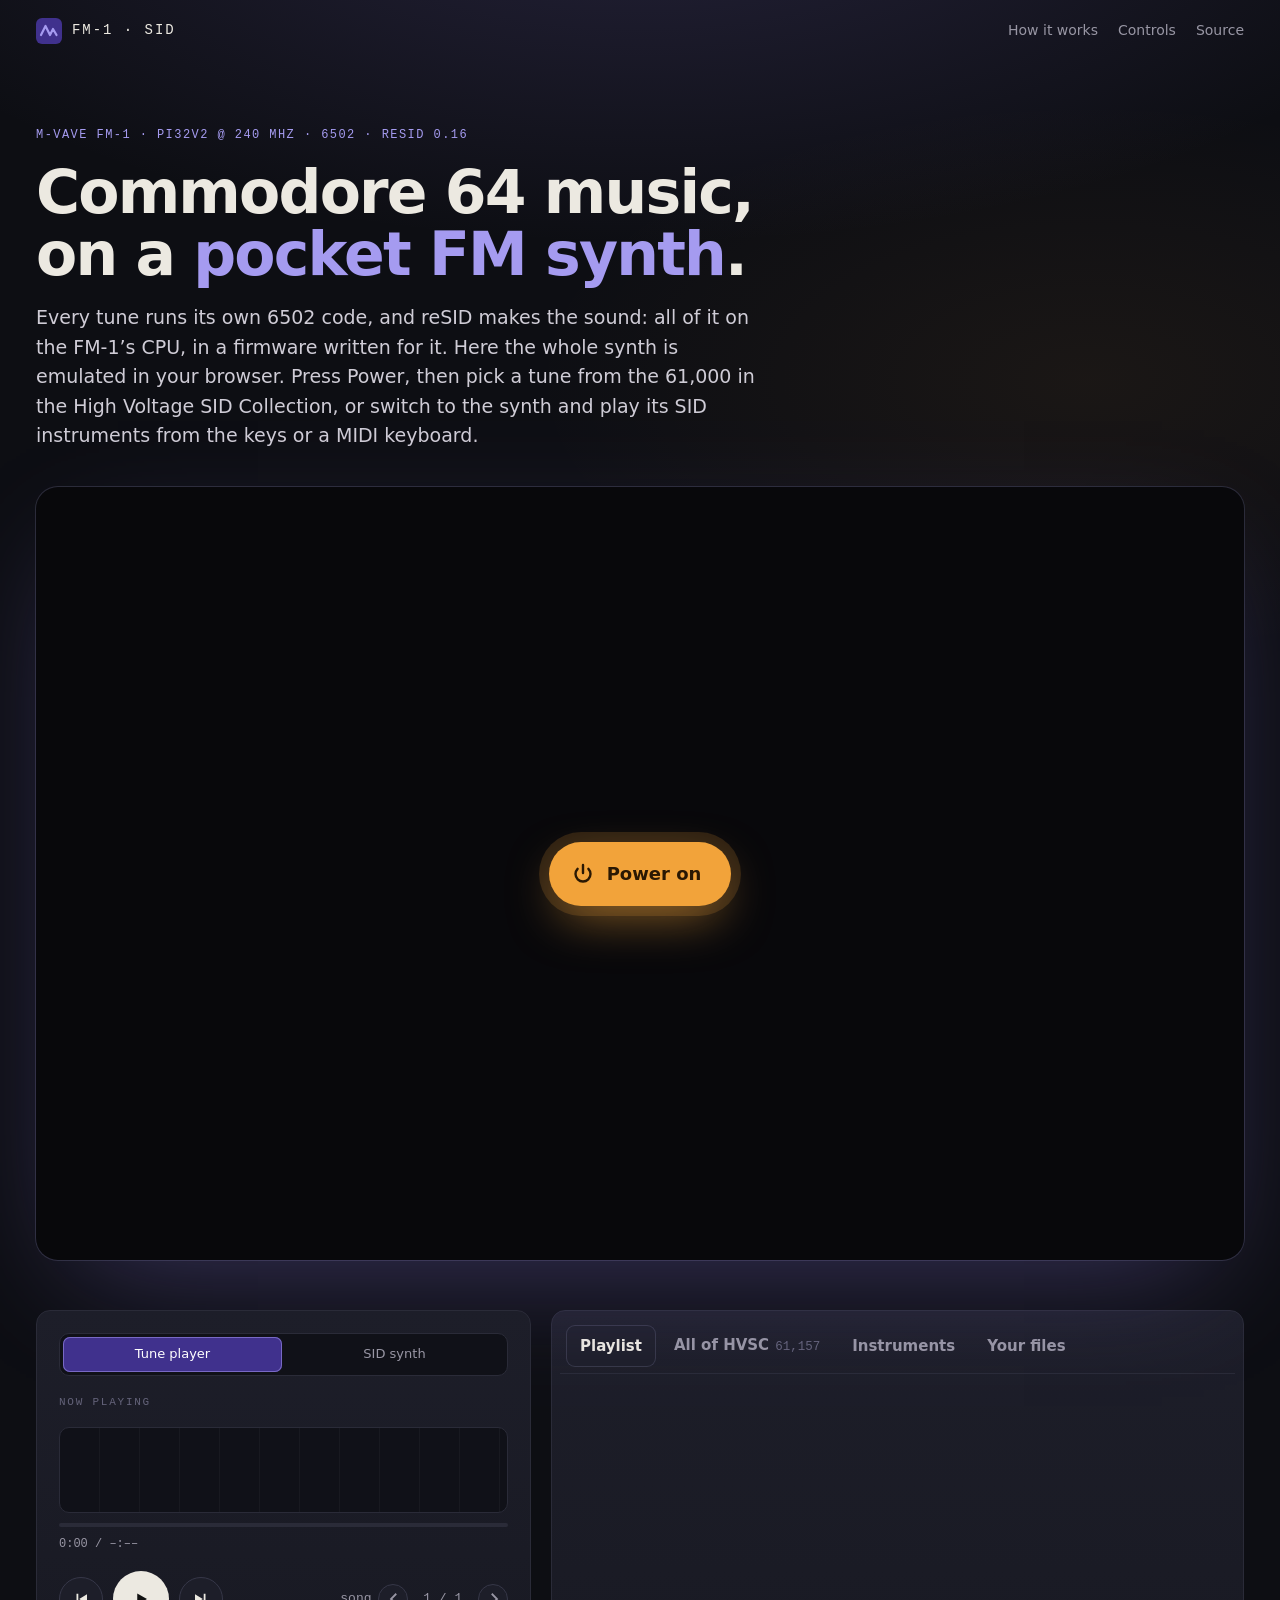
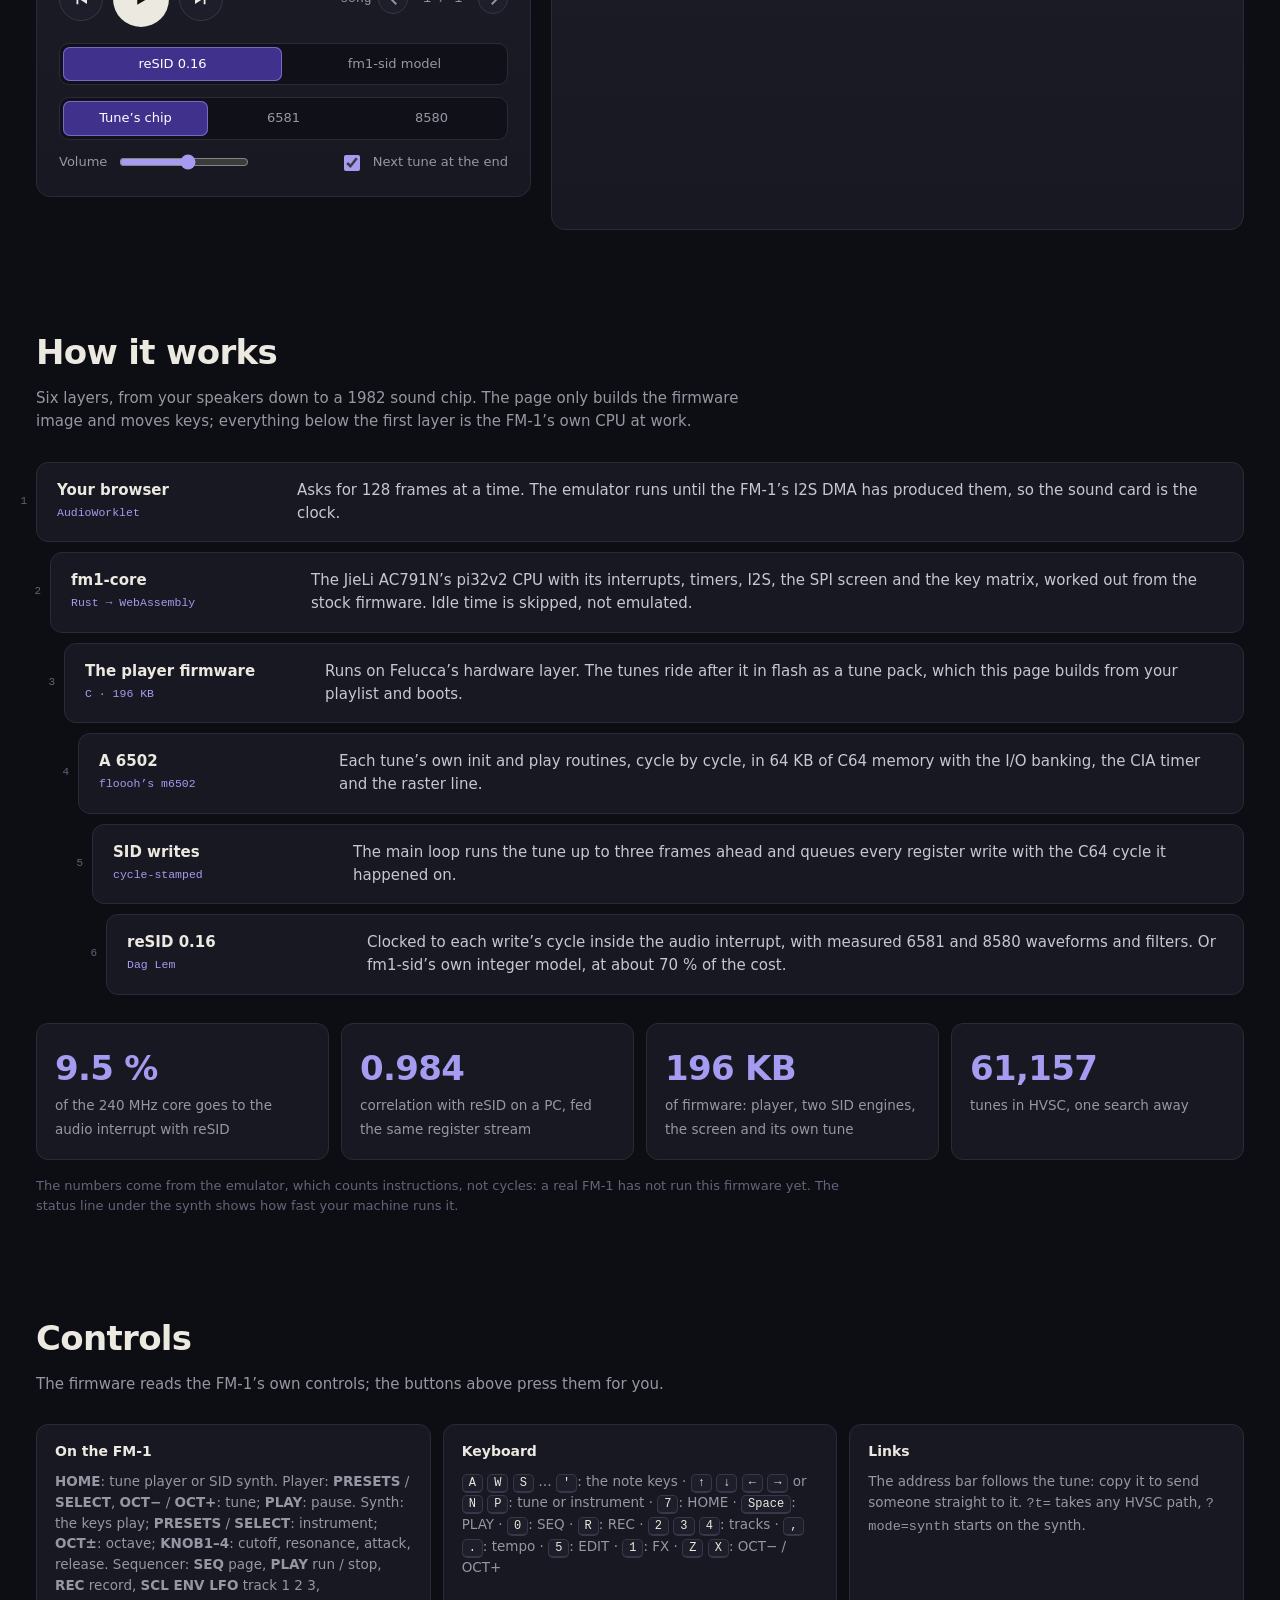
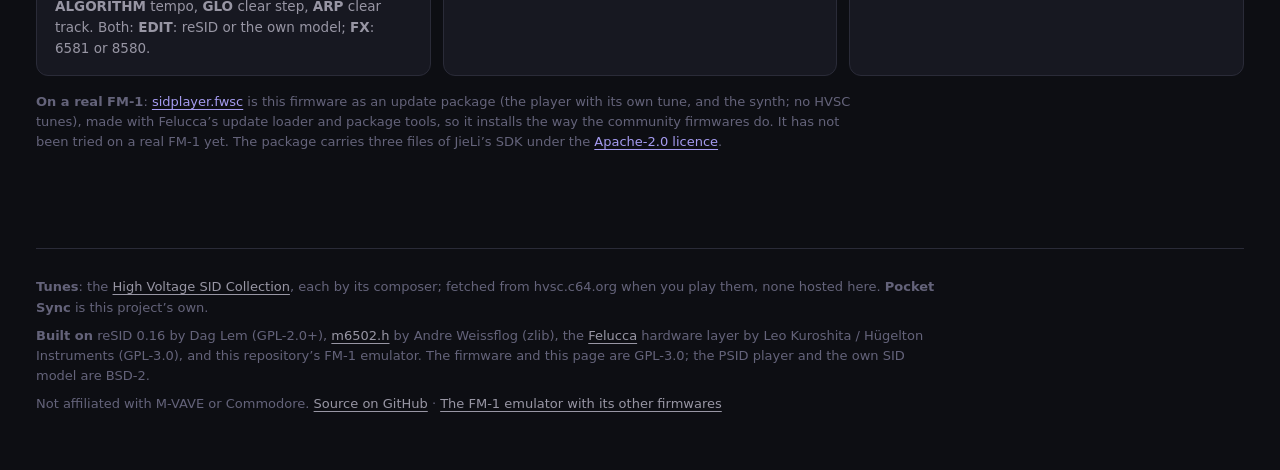
==== fm1-sid/web/index.html @ 13c9a4b2 "A repository of its own: README, licence, the site build and its workflow Moved from joakimeriksson/" ====
<!doctype html>
<html lang="en">
<head>
<meta charset="utf-8">
<meta name="viewport" content="width=device-width, initial-scale=1, viewport-fit=cover">
<title>FM-1 SID</title>
<meta name="description" content="Commodore 64 music on the M-VAVE FM-1 pocket synth: each tune's own 6502 code and reSID running on the synth's CPU, emulated in your browser, with all of HVSC to pick from.">
<meta name="color-scheme" content="dark">
<link rel="icon" href="data:image/svg+xml,%3Csvg xmlns='http://www.w3.org/2000/svg' viewBox='0 0 16 16'%3E%3Crect width='16' height='16' rx='3' fill='%2340318d'/%3E%3Cpath d='M3 11 6 5l3 6 2-4 2 4' fill='none' stroke='%23a59bf0' stroke-width='1.6'/%3E%3C/svg%3E">
<style>
  :root {
    --bg: #0d0e13; --bg2: #12131a; --card: #171821; --card2: #1d1e29; --line: #2a2b38; --line2: #363748;
    --ink: #ece9e1; --dim: #9896a4; --faint: #64637a;
    --c64: #7869c4; --c64-deep: #40318d; --c64-hi: #a59bf0;
    --amber: #f2a33a; --sync: #67b6bd; --ring: #c46c71; --filter: #c9d487; --pwm: #9ae29b;
    --mono: ui-monospace, "SF Mono", "Cascadia Mono", Menlo, Consolas, monospace;
    --radius: 14px;
    color-scheme: dark;
  }
  * { box-sizing: border-box; }
  html { -webkit-text-size-adjust: 100%; scroll-behavior: smooth; }
  body {
    margin: 0; background: var(--bg); color: var(--ink);
    font: 15px/1.55 system-ui, -apple-system, "Segoe UI", Roboto, Helvetica, Arial, sans-serif;
    background-image:
      radial-gradient(1200px 520px at 50% -120px, rgba(120, 105, 196, .22), transparent 70%),
      radial-gradient(800px 400px at 85% 380px, rgba(242, 163, 58, .06), transparent 70%);
    background-repeat: no-repeat;
  }
  a { color: var(--c64-hi); text-decoration-thickness: 1px; text-underline-offset: 3px; }
  a:hover { color: var(--ink); }
  button { font: inherit; color: inherit; }
  :focus-visible { outline: 2px solid var(--c64-hi); outline-offset: 2px; }
  .wrap { max-width: 1240px; margin: 0 auto; padding: 0 max(16px, env(safe-area-inset-left)); }

  /* ---- top bar */
  .top { display: flex; align-items: center; justify-content: space-between; gap: 16px; padding: 18px 0; }
  .brand { display: inline-flex; align-items: center; gap: 10px; color: var(--ink); text-decoration: none;
           font-family: var(--mono); font-size: 14px; letter-spacing: .14em; text-transform: uppercase; }
  .brand svg { width: 26px; height: 26px; }
  .top nav { display: flex; gap: 20px; font-size: 14px; }
  .top nav a { color: var(--dim); text-decoration: none; }
  .top nav a:hover { color: var(--ink); }

  /* ---- intro */
  .intro { padding: clamp(24px, 6vw, 64px) 0 clamp(20px, 4vw, 36px); max-width: 860px; }
  .kicker { font-family: var(--mono); font-size: 12px; letter-spacing: .12em; text-transform: uppercase;
            color: var(--c64-hi); margin: 0 0 16px; }
  h1 { font-size: clamp(32px, 6vw, 60px); line-height: 1.04; letter-spacing: -.03em; margin: 0 0 18px; font-weight: 700; }
  h1 em { font-style: normal; color: var(--c64-hi); }
  .lede { font-size: clamp(16px, 1.6vw, 19px); color: #cfccd6; margin: 0; max-width: 720px; }

  /* ---- the synth */
  .deck { position: relative; }
  .stage { position: relative; border-radius: 22px; overflow: hidden; background: #08080b;
           box-shadow: 0 40px 120px -40px rgba(120, 105, 196, .45), 0 0 0 1px var(--line); }
  #panel { display: block; width: 100%; height: auto; aspect-ratio: 1280 / 820; touch-action: none; user-select: none; }
  #power { position: absolute; inset: 0; margin: auto; width: max-content; height: 64px; padding: 0 30px 0 22px;
           display: inline-flex; align-items: center; gap: 12px; border: 0; border-radius: 40px; cursor: pointer;
           background: var(--amber); color: #2a1803; font-size: 18px; font-weight: 650;
           box-shadow: 0 0 0 10px rgba(242, 163, 58, .16), 0 18px 50px -10px rgba(242, 163, 58, .6);
           transition: transform .15s ease, box-shadow .15s ease; }
  #power:hover { transform: scale(1.03); box-shadow: 0 0 0 14px rgba(242, 163, 58, .18), 0 18px 60px -10px rgba(242, 163, 58, .7); }
  #power svg { width: 24px; height: 24px; }
  #power[disabled] { cursor: wait; opacity: .8; transform: none; }
  #power[hidden], [hidden] { display: none !important; }
  .status { margin: 10px 4px 0; min-height: 1.5em; font-family: var(--mono); font-size: 12px; color: var(--faint); }

  /* ---- console: now playing + library */
  .console { display: grid; grid-template-columns: minmax(0, 5fr) minmax(0, 7fr); gap: 20px; margin: 22px 0 0; align-items: start; }
  .card { background: linear-gradient(180deg, var(--card2), var(--card)); border: 1px solid var(--line); border-radius: var(--radius); }
  .now { padding: 22px; position: sticky; top: 16px; }
  .label { font-family: var(--mono); font-size: 11px; letter-spacing: .16em; text-transform: uppercase; color: var(--faint); }
  .np-head { display: flex; justify-content: space-between; align-items: center; }
  .chip-badge { font-family: var(--mono); font-size: 11px; padding: 2px 8px; border-radius: 99px; border: 1px solid var(--line2); color: var(--dim); }
  .chip-badge:empty { display: none; }
  #np-title { font-size: clamp(24px, 2.6vw, 32px); line-height: 1.1; letter-spacing: -.02em; margin: 10px 0 4px; overflow-wrap: anywhere; }
  #np-author { margin: 0; color: var(--dim); }
  #scope { display: block; width: 100%; height: 86px; margin: 16px 0 10px; color: var(--c64-hi);
           background: repeating-linear-gradient(90deg, transparent 0 39px, rgba(255,255,255,.035) 39px 40px), #101118;
           border-radius: 10px; border: 1px solid var(--line); }
  .progress { height: 4px; background: var(--line); border-radius: 4px; overflow: hidden; }
  #np-bar { height: 100%; background: linear-gradient(90deg, var(--c64), var(--c64-hi)); transform-origin: left; transform: scaleX(0); }
  .times { display: flex; justify-content: space-between; gap: 12px; margin-top: 8px; font-family: var(--mono); font-size: 12px; color: var(--dim); }
  #np-src { color: var(--faint); overflow: hidden; text-overflow: ellipsis; white-space: nowrap; min-width: 0; text-decoration: none; }
  #np-src[href]:hover { color: var(--ink); }
  .transport { display: flex; flex-wrap: wrap; align-items: center; gap: 10px; margin: 18px 0 16px; }
  #np-time { white-space: nowrap; }
  .ib { width: 44px; height: 44px; display: grid; place-items: center; border-radius: 50%; border: 1px solid var(--line2);
        background: var(--card2); cursor: pointer; transition: background .15s, border-color .15s; }
  .ib:hover { background: #262738; border-color: #4a4b62; }
  .ib svg { width: 18px; height: 18px; fill: currentColor; }
  #play { width: 56px; height: 56px; background: var(--ink); color: #111; border: 0; }
  #play:hover { background: #fff; }
  #play .i-play { display: none; }
  #play.paused .i-play { display: block; }
  #play.paused .i-pause { display: none; }
  .subtune { margin-left: auto; display: flex; align-items: center; gap: 6px; font-family: var(--mono); font-size: 13px; color: var(--dim); }
  .subtune .ib { width: 30px; height: 30px; }
  .subtune .ib:disabled { opacity: .35; cursor: default; }
  .subtune output { min-width: 4.5em; text-align: center; }
  .controls { display: grid; gap: 12px; }
  .modes { margin-bottom: 18px; }
  body.synth .only-player, body:not(.synth) .only-synth { display: none !important; }
  .synth-ctl { margin-top: 4px; }
  .hint-keys { color: var(--dim); font-size: 13.5px; margin: 0 0 12px; }
  .knobs { display: grid; grid-template-columns: repeat(auto-fill, minmax(150px, 1fr)); gap: 8px; }
  .kn { display: flex; align-items: center; gap: 6px; padding: 6px 8px; border: 1px solid var(--line); border-radius: 10px; background: #101118; font-size: 13px; color: var(--dim); }
  .kn span { flex: 1; }
  .kn .ib { width: 28px; height: 28px; font-size: 16px; line-height: 1; }
  .kn output { min-width: 2.6em; text-align: center; font-family: var(--mono); color: var(--ink); }
  .seqbar { display: flex; flex-wrap: wrap; gap: 6px; margin: 0 0 10px; align-items: center; }
  .seqbar .btn { height: 34px; font-size: 13px; }
  .seqbar .btn[aria-pressed="true"] { background: var(--c64-deep); border-color: var(--c64); color: #fff; }
  .seqbar .rec[aria-pressed="true"] { background: #6e2a2e; border-color: var(--ring); }
  .seqbar .tracks { padding: 2px; }
  .seqbar .tracks button { padding: 5px 12px; }
  .seqbar .bpm { padding: 3px 8px; }
  .seg { display: flex; background: #101118; border: 1px solid var(--line); border-radius: 10px; padding: 3px; gap: 3px; }
  .seg button { flex: 1; border: 0; background: none; border-radius: 7px; padding: 7px 8px; cursor: pointer; color: var(--dim); font-size: 13px; white-space: nowrap; }
  .seg button[aria-pressed="true"] { background: var(--c64-deep); color: #fff; box-shadow: inset 0 0 0 1px var(--c64); }
  .seg button:not([aria-pressed="true"]):hover { color: var(--ink); background: #1b1c27; }
  .row2 { display: flex; align-items: center; justify-content: space-between; gap: 16px; flex-wrap: wrap; font-size: 13px; color: var(--dim); }
  .row2 label { display: flex; align-items: center; gap: 10px; }
  input[type=range] { accent-color: var(--c64-hi); width: 130px; }
  input[type=checkbox] { accent-color: var(--c64-hi); width: 16px; height: 16px; }
  .tags { display: flex; gap: 6px; flex-wrap: wrap; margin-top: 16px; }
  .tags:empty { display: none; }
  .tag { font-family: var(--mono); font-size: 10.5px; letter-spacing: .08em; text-transform: uppercase; padding: 2px 7px;
         border-radius: 5px; border: 1px solid currentColor; line-height: 1.5; }
  .tag.sync { color: var(--sync); } .tag.ring { color: var(--ring); } .tag.filter { color: var(--filter); } .tag.pwm { color: var(--pwm); }

  .library { padding: 8px; min-height: 520px; }
  [role=tablist] { display: flex; gap: 4px; padding: 6px; border-bottom: 1px solid var(--line); margin-bottom: 6px; overflow-x: auto; scrollbar-width: none; }
  [role=tab] { white-space: nowrap; }
  [role=tab] { border: 0; background: none; padding: 9px 14px; border-radius: 9px; cursor: pointer; color: var(--dim); font-weight: 550; }
  [role=tab][aria-selected="true"] { background: var(--card2); color: var(--ink); box-shadow: inset 0 0 0 1px var(--line2); }
  [role=tab] small { font-family: var(--mono); font-weight: 400; color: var(--faint); margin-left: 6px; }
  .list { list-style: none; margin: 0; padding: 0; max-height: 640px; overflow: auto; scrollbar-width: thin; scrollbar-color: var(--line2) transparent; }
  .row { width: 100%; display: grid; grid-template-columns: 34px minmax(0, 1fr) auto; grid-template-areas: "n t m" "n a m";
         align-items: center; column-gap: 12px; text-align: left; padding: 9px 12px; border: 0; border-radius: 10px; background: none; cursor: pointer; }
  .row:hover { background: #1c1d28; }
  .row .n { grid-area: n; font-family: var(--mono); font-size: 12px; color: var(--faint); display: grid; place-items: center; }
  .row .t { grid-area: t; font-weight: 600; overflow: hidden; text-overflow: ellipsis; white-space: nowrap; }
  .row .song { color: var(--faint); font-weight: 400; font-family: var(--mono); font-size: 12px; }
  .row .a { grid-area: a; color: var(--dim); font-size: 13px; overflow: hidden; text-overflow: ellipsis; white-space: nowrap; }
  .row .m { grid-area: m; display: flex; gap: 6px; align-items: center; justify-content: flex-end; flex-wrap: wrap; max-width: 260px; }
  .row .len { font-family: var(--mono); font-size: 12px; color: var(--dim); min-width: 3.4em; text-align: right; }
  .row.on { background: linear-gradient(90deg, rgba(120,105,196,.22), rgba(120,105,196,.06)); }
  .row.on .t { color: var(--c64-hi); }
  .row.failed { opacity: .45; }
  .row.busy { opacity: .6; cursor: progress; }
  .eq { display: none; gap: 2px; align-items: flex-end; height: 14px; }
  .eq i { width: 3px; background: var(--c64-hi); border-radius: 1px; animation: eq 0.9s ease-in-out infinite; }
  .eq i:nth-child(2) { animation-delay: -.3s; } .eq i:nth-child(3) { animation-delay: -.6s; }
  @keyframes eq { 0%, 100% { height: 3px; } 50% { height: 14px; } }
  body.running .row.on .eq { display: flex; }
  body.running .row.on .num { display: none; }
  .empty { padding: 18px 14px; color: var(--dim); }
  .searchbar { display: flex; gap: 8px; padding: 6px 6px 8px; }
  #search { flex: 1; min-width: 0; background: #101118; border: 1px solid var(--line2); border-radius: 10px; padding: 11px 14px; color: var(--ink); font: inherit; }
  #search::placeholder { color: var(--faint); }
  .btn { border: 1px solid var(--line2); background: var(--card2); border-radius: 10px; padding: 0 14px; cursor: pointer; white-space: nowrap; }
  .btn:hover { background: #262738; }
  .btn:disabled { opacity: .5; cursor: progress; }
  .hint { color: var(--faint); font-size: 13px; margin: 2px 12px 10px; }
  .drop { display: grid; place-items: center; gap: 10px; text-align: center; margin: 10px; padding: 48px 20px; border: 1.5px dashed var(--line2);
          border-radius: 12px; color: var(--dim); cursor: pointer; }
  .drop:hover, body.dropping .drop { border-color: var(--c64); color: var(--ink); background: rgba(120,105,196,.06); }
  .drop input { position: absolute; width: 1px; height: 1px; opacity: 0; }
  .drop:focus-within { outline: 2px solid var(--c64-hi); }
  .drop .btn { padding: 8px 16px; }
  body.dropping .stage { box-shadow: 0 0 0 2px var(--c64-hi); }

  /* ---- how it works */
  section.how, section.ctl { padding: clamp(56px, 8vw, 96px) 0 0; }
  h2.sec { font-size: clamp(24px, 3vw, 34px); letter-spacing: -.02em; margin: 0 0 8px; }
  .sub { color: var(--dim); margin: 0 0 28px; max-width: 720px; }
  .stack { list-style: none; margin: 0; padding: 0; display: grid; gap: 10px; counter-reset: layer; }
  .stack li { display: grid; grid-template-columns: 220px minmax(0, 1fr); gap: 20px; align-items: baseline; padding: 16px 20px;
              border-radius: 12px; border: 1px solid var(--line); background: var(--card);
              margin-left: calc(var(--d) * 14px); position: relative; }
  .stack li::before { counter-increment: layer; content: counter(layer); position: absolute; left: -2px; top: 50%; translate: -100% -50%;
                      font-family: var(--mono); font-size: 11px; color: var(--faint); padding-right: 8px; }
  .stack b { font-size: 15px; }
  .stack b small { display: block; font-weight: 400; font-family: var(--mono); font-size: 11.5px; color: var(--c64-hi); margin-top: 2px; }
  .stack span { color: #c9c6d1; }
  .facts { display: grid; grid-template-columns: repeat(4, minmax(0, 1fr)); gap: 12px; margin-top: 28px; }
  .facts div { padding: 18px; border-radius: 12px; border: 1px solid var(--line); background: var(--card); }
  .facts b { display: block; font-size: clamp(26px, 3vw, 34px); letter-spacing: -.02em; color: var(--c64-hi); font-variant-numeric: tabular-nums; }
  .facts span { color: var(--dim); font-size: 13.5px; }
  .note { color: var(--faint); font-size: 13px; margin: 16px 0 0; max-width: 820px; }
  .ctl-grid { display: grid; grid-template-columns: repeat(3, minmax(0, 1fr)); gap: 12px; }
  .ctl-grid div { padding: 16px 18px; border-radius: 12px; border: 1px solid var(--line); background: var(--card); }
  .ctl-grid h3 { margin: 0 0 8px; font-size: 14px; }
  .ctl-grid p { margin: 0; color: var(--dim); font-size: 13.5px; }
  kbd { font-family: var(--mono); font-size: 12px; padding: 1px 6px; border-radius: 5px; border: 1px solid var(--line2); border-bottom-width: 2px; background: var(--card2); color: var(--ink); }

  footer { margin: clamp(56px, 8vw, 96px) 0 0; padding: 28px 0 48px; border-top: 1px solid var(--line); color: var(--faint); font-size: 13px; }
  footer p { margin: 0 0 8px; max-width: 900px; }
  footer a { color: var(--dim); }

  #toast { position: fixed; left: 50%; bottom: 24px; translate: -50% 20px; max-width: min(560px, calc(100vw - 32px));
           background: #26273a; border: 1px solid var(--line2); border-radius: 12px; padding: 12px 16px; font-size: 14px;
           box-shadow: 0 20px 50px -10px rgba(0,0,0,.6); opacity: 0; pointer-events: none; transition: opacity .2s, translate .2s; z-index: 9; }
  #toast.on { opacity: 1; translate: -50% 0; }
  .sr { position: absolute; width: 1px; height: 1px; overflow: hidden; clip: rect(0 0 0 0); white-space: nowrap; }

  @media (max-width: 900px) {
    .console { grid-template-columns: minmax(0, 1fr); }
    .now { position: static; }
    .facts { grid-template-columns: repeat(2, minmax(0, 1fr)); }
    .ctl-grid { grid-template-columns: 1fr; }
    .stack li { grid-template-columns: 1fr; gap: 4px; margin-left: 0; }
    .stack li::before { display: none; }
  }
  @media (max-width: 560px) {
    .top nav a.gh { display: none; }
    .row { grid-template-columns: 28px minmax(0, 1fr) auto; }
    .row .m .tag { display: none; }
    [role=tab] { padding: 8px 10px; }
    [role=tab] small { display: none; }
    .now { padding: 18px; }
    #power { height: 52px; font-size: 16px; }
  }
  @media (prefers-reduced-motion: reduce) { * { animation: none !important; transition: none !important; scroll-behavior: auto !important; } }
</style>
</head>
<body>
<div class="wrap">
  <header class="top">
    <a class="brand" href="./">
      <svg viewBox="0 0 26 26" aria-hidden="true"><rect width="26" height="26" rx="6" fill="#40318d"/><path d="M5 17 9.5 8l4.5 9 3-6 3.5 6" fill="none" stroke="#a59bf0" stroke-width="2.2" stroke-linejoin="round" stroke-linecap="round"/></svg>
      FM-1 · SID
    </a>
    <nav><a href="#how">How it works</a><a href="#controls">Controls</a><a class="gh" href="https://github.com/joakimeriksson/ai-smarthome/tree/master/audio/fm1-sid">Source</a></nav>
  </header>

  <section class="intro">
    <p class="kicker">M-VAVE FM-1 · pi32v2 @ 240 MHz · 6502 · reSID 0.16</p>
    <h1>Commodore 64 music,<br>on a <em>pocket FM synth</em>.</h1>
    <p class="lede">Every tune runs its own 6502 code, and reSID makes the sound: all of it on the FM-1’s
      CPU, in a firmware written for it. Here the whole synth is emulated in your browser. Press
      Power, then pick a tune from the 61,000 in the High Voltage SID Collection, or switch to the
      synth and play its SID instruments from the keys or a MIDI keyboard.</p>
  </section>

  <section class="deck" aria-label="The emulated FM-1">
    <div class="stage">
      <canvas id="panel" aria-label="The FM-1's front panel: its screen shows the three SID voices, the filter and the waveform"></canvas>
      <button id="power" type="button">
        <svg viewBox="0 0 24 24" aria-hidden="true"><path d="M12 3v8" stroke="currentColor" stroke-width="2.4" stroke-linecap="round" fill="none"/><path d="M6.6 6.8a7.5 7.5 0 1 0 10.8 0" stroke="currentColor" stroke-width="2.4" stroke-linecap="round" fill="none"/></svg>
        Power on
      </button>
    </div>
    <p class="status" id="status" aria-live="polite"></p>
  </section>

  <section class="console">
    <article class="card now" aria-label="Now playing">
      <div class="seg modes" role="group" aria-label="Mode">
        <button type="button" data-mode="0" aria-pressed="true">Tune player</button>
        <button type="button" data-mode="1" aria-pressed="false">SID synth</button>
      </div>
      <div class="np-head"><span class="label only-player">Now playing</span><span class="label only-synth">Instrument</span><span id="np-chip" class="chip-badge" title="The SID chip the firmware emulates now"></span></div>
      <h2 id="np-title"></h2>
      <p id="np-author"></p>
      <canvas id="scope" aria-hidden="true"></canvas>
      <div class="only-player">
        <div class="progress"><div id="np-bar"></div></div>
        <div class="times"><span id="np-time">0:00 / –:––</span><a id="np-src" target="_blank" rel="noopener"></a></div>
      </div>
      <div class="only-synth synth-ctl">
        <p class="hint-keys">Play the FM-1’s keys, your computer’s <kbd>A</kbd> <kbd>W</kbd> <kbd>S</kbd> <kbd>E</kbd> <kbd>D</kbd> … <kbd>;</kbd> <kbd>'</kbd> (C4–F5), or a MIDI keyboard.</p>
        <div class="seqbar" role="group" aria-label="Step sequencer">
          <button class="btn" id="seq-view" type="button" aria-pressed="false" title="SEQ: the sequencer's page on the screen">Sequencer</button>
          <button class="btn" id="seq-play" type="button" aria-pressed="false" title="PLAY">▶ Play</button>
          <button class="btn rec" id="seq-rec" type="button" aria-pressed="false" title="REC: running, keys land on the nearest step; stopped, they fill the cursor">● Rec</button>
          <span class="seg tracks" role="group" aria-label="Track">
            <button type="button" data-track="0" aria-pressed="true" title="SCL">1</button>
            <button type="button" data-track="1" aria-pressed="false" title="ENV">2</button>
            <button type="button" data-track="2" aria-pressed="false" title="LFO">3</button>
          </span>
          <button class="btn" id="seq-clr" type="button" title="GLO: clear the step">Clear step</button>
          <button class="btn" id="seq-clrtrk" type="button" title="ARP: clear the track">Clear track</button>
          <span class="kn bpm"><span>BPM</span><button class="ib" id="bpm-dn" type="button" aria-label="Slower">−</button><output id="seq-bpm">120</output><button class="ib" id="bpm-up" type="button" aria-label="Faster">+</button></span>
        </div>
        <div class="knobs">
          <div class="kn"><span>Octave</span><button class="ib" id="oct-dn" type="button" aria-label="Octave down">−</button><output id="np-oct">+0</output><button class="ib" id="oct-up" type="button" aria-label="Octave up">+</button></div>
          <div class="kn"><span>Cutoff</span><button class="ib" type="button" data-knob="0" data-d="-4" aria-label="Cutoff down">−</button><output id="knob0">±0</output><button class="ib" type="button" data-knob="0" data-d="4" aria-label="Cutoff up">+</button></div>
          <div class="kn"><span>Resonance</span><button class="ib" type="button" data-knob="1" data-d="-1" aria-label="Resonance down">−</button><output id="knob1">±0</output><button class="ib" type="button" data-knob="1" data-d="1" aria-label="Resonance up">+</button></div>
          <div class="kn"><span>Attack</span><button class="ib" type="button" data-knob="2" data-d="-1" aria-label="Attack down">−</button><output id="knob2">±0</output><button class="ib" type="button" data-knob="2" data-d="1" aria-label="Attack up">+</button></div>
          <div class="kn"><span>Release</span><button class="ib" type="button" data-knob="3" data-d="-1" aria-label="Release down">−</button><output id="knob3">±0</output><button class="ib" type="button" data-knob="3" data-d="1" aria-label="Release up">+</button></div>
        </div>
      </div>
      <div class="transport">
        <button class="ib" id="prev" type="button" aria-label="Previous tune"><svg viewBox="0 0 24 24"><path d="M6 5h2.4v14H6zM20 5.5v13L9.6 12z"/></svg></button>
        <button class="ib paused only-player" id="play" type="button" aria-label="Play"><svg class="i-play" viewBox="0 0 24 24"><path d="M7 4.5v15L20 12z"/></svg><svg class="i-pause" viewBox="0 0 24 24"><path d="M6 4.5h4v15H6zM14 4.5h4v15h-4z"/></svg></button>
        <button class="ib" id="next" type="button" aria-label="Next tune"><svg viewBox="0 0 24 24"><path d="M15.6 5H18v14h-2.4zM4 5.5v13L14.4 12z"/></svg></button>
        <div class="subtune only-player" title="Songs in this file">
          song
          <button class="ib" id="song-prev" type="button" aria-label="Previous song in this file"><svg viewBox="0 0 24 24"><path d="M15 5 8 12l7 7"  fill="none" stroke="currentColor" stroke-width="2.4"/></svg></button>
          <output id="np-song">1 / 1</output>
          <button class="ib" id="song-next" type="button" aria-label="Next song in this file"><svg viewBox="0 0 24 24"><path d="m9 5 7 7-7 7" fill="none" stroke="currentColor" stroke-width="2.4"/></svg></button>
        </div>
      </div>
      <div class="controls">
        <div class="seg" role="group" aria-label="Sound engine">
          <button type="button" data-engine="0" aria-pressed="true" title="Dag Lem's reSID 0.16, fast sampling">reSID 0.16</button>
          <button type="button" data-engine="1" aria-pressed="false" title="fm1-sid's own integer SID model: cheaper, less exact">fm1-sid model</button>
        </div>
        <div class="seg" role="group" aria-label="SID chip">
          <button type="button" data-chip="0" aria-pressed="true" title="The chip the tune's header asks for">Tune’s chip</button>
          <button type="button" data-chip="1" aria-pressed="false">6581</button>
          <button type="button" data-chip="2" aria-pressed="false">8580</button>
        </div>
        <div class="row2">
          <label>Volume <input type="range" id="vol" min="0" max="1.5" step="0.01" value="0.8"></label>
          <label class="only-player"><input type="checkbox" id="advance" checked> Next tune at the end</label>
        </div>
      </div>
      <div id="np-tags" class="tags only-player" title="Measured from the tune's register stream"></div>
    </article>

    <section class="card library" aria-label="Tunes">
      <div role="tablist" aria-label="Where tunes come from">
        <button role="tab" id="tab-list" aria-controls="pane-list" aria-selected="true" type="button">Playlist</button>
        <button role="tab" id="tab-hvsc" aria-controls="pane-hvsc" aria-selected="false" tabindex="-1" type="button">All of HVSC<small id="count">61,157</small></button>
        <button role="tab" id="tab-synth" aria-controls="pane-synth" aria-selected="false" tabindex="-1" type="button">Instruments</button>
        <button role="tab" id="tab-files" aria-controls="pane-files" aria-selected="false" tabindex="-1" type="button">Your files</button>
      </div>
      <div id="pane-list" role="tabpanel" aria-labelledby="tab-list">
        <ol class="list" id="playlist"></ol>
      </div>
      <div id="pane-hvsc" role="tabpanel" aria-labelledby="tab-hvsc" hidden>
        <div class="searchbar">
          <label class="sr" for="search">Search HVSC</label>
          <input id="search" type="search" placeholder="Search the High Voltage SID Collection…" autocomplete="off" spellcheck="false">
          <button class="btn" id="random" type="button">Surprise me</button>
        </div>
        <p class="hint">The index and every tune come straight from <a href="https://www.hvsc.c64.org/" target="_blank" rel="noopener">hvsc.c64.org</a> when you ask for them. PSID tunes play; RSID tunes need a whole C64 and do not yet.</p>
        <ul class="list" id="results"></ul>
      </div>
      <div id="pane-synth" role="tabpanel" aria-labelledby="tab-synth" hidden>
        <div class="searchbar">
          <button class="btn" id="midi" type="button">Connect a MIDI keyboard</button>
          <span class="hint" id="midi-state">Web MIDI: Chrome, Edge, Firefox</span>
        </div>
        <p class="hint">fm1-sid’s own instrument driver, the way C64 music drivers play the chip: per-frame wave
          tables, pulse and filter sweeps, vibrato, hard restart. Three voices share one SID and its filter.
          The knobs: KNOB1 cutoff, KNOB2 resonance, KNOB3 attack, KNOB4 release.</p>
        <p class="hint"><b>Step sequencer</b>: three tracks of 16 steps, each on its own SID voice with its own
          patch; track 3 starts as a drum kit (C–D# kick, E–G snare, G#–B hat). SEQ shows it, PLAY runs it,
          REC records: while it runs, keys land on the nearest step; stopped, they fill the step under the
          cursor (SELECT moves it). SCL / ENV / LFO pick track 1 / 2 / 3, PRESETS its patch, ALGORITHM the
          tempo, GLO clears a step, ARP a track. The tracks share the chip's one filter, set by the first
          track whose patch has it; sync and ring take the voice before as their source.</p>
        <ol class="list" id="patches"></ol>
      </div>
      <div id="pane-files" role="tabpanel" aria-labelledby="tab-files" hidden>
        <label class="drop">
          <span>Drop <b>.sid</b> files anywhere on this page</span>
          <span class="btn">or choose files</span>
          <input type="file" id="files" accept=".sid" multiple>
        </label>
        <p class="hint">They join the playlist and stay in this tab: nothing is uploaded.</p>
      </div>
    </section>
  </section>

  <section class="how" id="how">
    <h2 class="sec">How it works</h2>
    <p class="sub">Six layers, from your speakers down to a 1982 sound chip. The page only builds the
      firmware image and moves keys; everything below the first layer is the FM-1’s own CPU at work.</p>
    <ol class="stack">
      <li style="--d:0"><b>Your browser<small>AudioWorklet</small></b><span>Asks for 128 frames at a time. The emulator runs until the FM-1’s I2S DMA has produced them, so the sound card is the clock.</span></li>
      <li style="--d:1"><b>fm1-core<small>Rust → WebAssembly</small></b><span>The JieLi AC791N’s pi32v2 CPU with its interrupts, timers, I2S, the SPI screen and the key matrix, worked out from the stock firmware. Idle time is skipped, not emulated.</span></li>
      <li style="--d:2"><b>The player firmware<small>C · 196 KB</small></b><span>Runs on Felucca’s hardware layer. The tunes ride after it in flash as a tune pack, which this page builds from your playlist and boots.</span></li>
      <li style="--d:3"><b>A 6502<small>floooh’s m6502</small></b><span>Each tune’s own init and play routines, cycle by cycle, in 64 KB of C64 memory with the I/O banking, the CIA timer and the raster line.</span></li>
      <li style="--d:4"><b>SID writes<small>cycle-stamped</small></b><span>The main loop runs the tune up to three frames ahead and queues every register write with the C64 cycle it happened on.</span></li>
      <li style="--d:5"><b>reSID 0.16<small>Dag Lem</small></b><span>Clocked to each write’s cycle inside the audio interrupt, with measured 6581 and 8580 waveforms and filters. Or fm1-sid’s own integer model, at about 70 % of the cost.</span></li>
    </ol>
    <div class="facts">
      <div><b>9.5 %</b><span>of the 240 MHz core goes to the audio interrupt with reSID</span></div>
      <div><b>0.984</b><span>correlation with reSID on a PC, fed the same register stream</span></div>
      <div><b>196 KB</b><span>of firmware: player, two SID engines, the screen and its own tune</span></div>
      <div><b id="facts-n">61,157</b><span>tunes in HVSC, one search away</span></div>
    </div>
    <p class="note">The numbers come from the emulator, which counts instructions, not cycles: a real FM-1
      has not run this firmware yet. The status line under the synth shows how fast your machine runs it.</p>
  </section>

  <section class="ctl" id="controls">
    <h2 class="sec">Controls</h2>
    <p class="sub">The firmware reads the FM-1’s own controls; the buttons above press them for you.</p>
    <div class="ctl-grid">
      <div><h3>On the FM-1</h3><p><b>HOME</b>: tune player or SID synth. Player: <b>PRESETS</b> / <b>SELECT</b>, <b>OCT−</b> / <b>OCT+</b>: tune; <b>PLAY</b>: pause.
        Synth: the keys play; <b>PRESETS</b> / <b>SELECT</b>: instrument; <b>OCT±</b>: octave; <b>KNOB1–4</b>: cutoff, resonance, attack, release.
        Sequencer: <b>SEQ</b> page, <b>PLAY</b> run / stop, <b>REC</b> record, <b>SCL ENV LFO</b> track 1 2 3, <b>ALGORITHM</b> tempo, <b>GLO</b> clear step, <b>ARP</b> clear track.
        Both: <b>EDIT</b>: reSID or the own model; <b>FX</b>: 6581 or 8580.</p></div>
      <div><h3>Keyboard</h3><p><kbd>A</kbd> <kbd>W</kbd> <kbd>S</kbd> … <kbd>'</kbd>: the note keys · <kbd>↑</kbd> <kbd>↓</kbd> <kbd>←</kbd> <kbd>→</kbd> or <kbd>N</kbd> <kbd>P</kbd>: tune or instrument · <kbd>7</kbd>: HOME · <kbd>Space</kbd>: PLAY · <kbd>0</kbd>: SEQ · <kbd>R</kbd>: REC · <kbd>2</kbd> <kbd>3</kbd> <kbd>4</kbd>: tracks · <kbd>,</kbd> <kbd>.</kbd>: tempo · <kbd>5</kbd>: EDIT · <kbd>1</kbd>: FX · <kbd>Z</kbd> <kbd>X</kbd>: OCT− / OCT+</p></div>
      <div><h3>Links</h3><p>The address bar follows the tune: copy it to send someone straight to it. <code>?t=</code> takes any HVSC path, <code>?mode=synth</code> starts on the synth.</p></div>
    </div>
      <p class="note"><b>On a real FM-1</b>: <a href="sidplayer.fwsc" download>sidplayer.fwsc</a> is this firmware as an
      update package (the player with its own tune, and the synth; no HVSC tunes), made with Felucca’s update loader and
      package tools, so it installs the way the community firmwares do. It has not been tried on a real FM-1 yet. The
      package carries three files of JieLi’s SDK under the <a href="LICENSES/Apache-2.0.txt">Apache-2.0 licence</a>.</p>
  </section>

  <footer>
    <p><b>Tunes</b>: the <a href="https://www.hvsc.c64.org/">High Voltage SID Collection</a>, each by its composer; fetched from hvsc.c64.org when you play them, none hosted here.
      <b>Pocket Sync</b> is this project’s own.</p>
    <p><b>Built on</b> reSID 0.16 by Dag Lem (GPL-2.0+), <a href="https://github.com/floooh/chips">m6502.h</a> by Andre Weissflog (zlib),
      the <a href="https://github.com/hugelton/Felucca">Felucca</a> hardware layer by Leo Kuroshita / Hügelton Instruments (GPL-3.0),
      and this repository’s FM-1 emulator. The firmware and this page are GPL-3.0; the PSID player and the own SID model are BSD-2.</p>
    <p>Not affiliated with M-VAVE or Commodore. <a href="https://github.com/joakimeriksson/ai-smarthome/tree/master/audio/fm1-sid">Source on GitHub</a> ·
      <a href="../">The FM-1 emulator with its other firmwares</a></p>
  </footer>
</div>
<div id="toast" role="status" aria-live="polite"></div>
<script type="module" src="sid.js"></script>
</body>
</html>
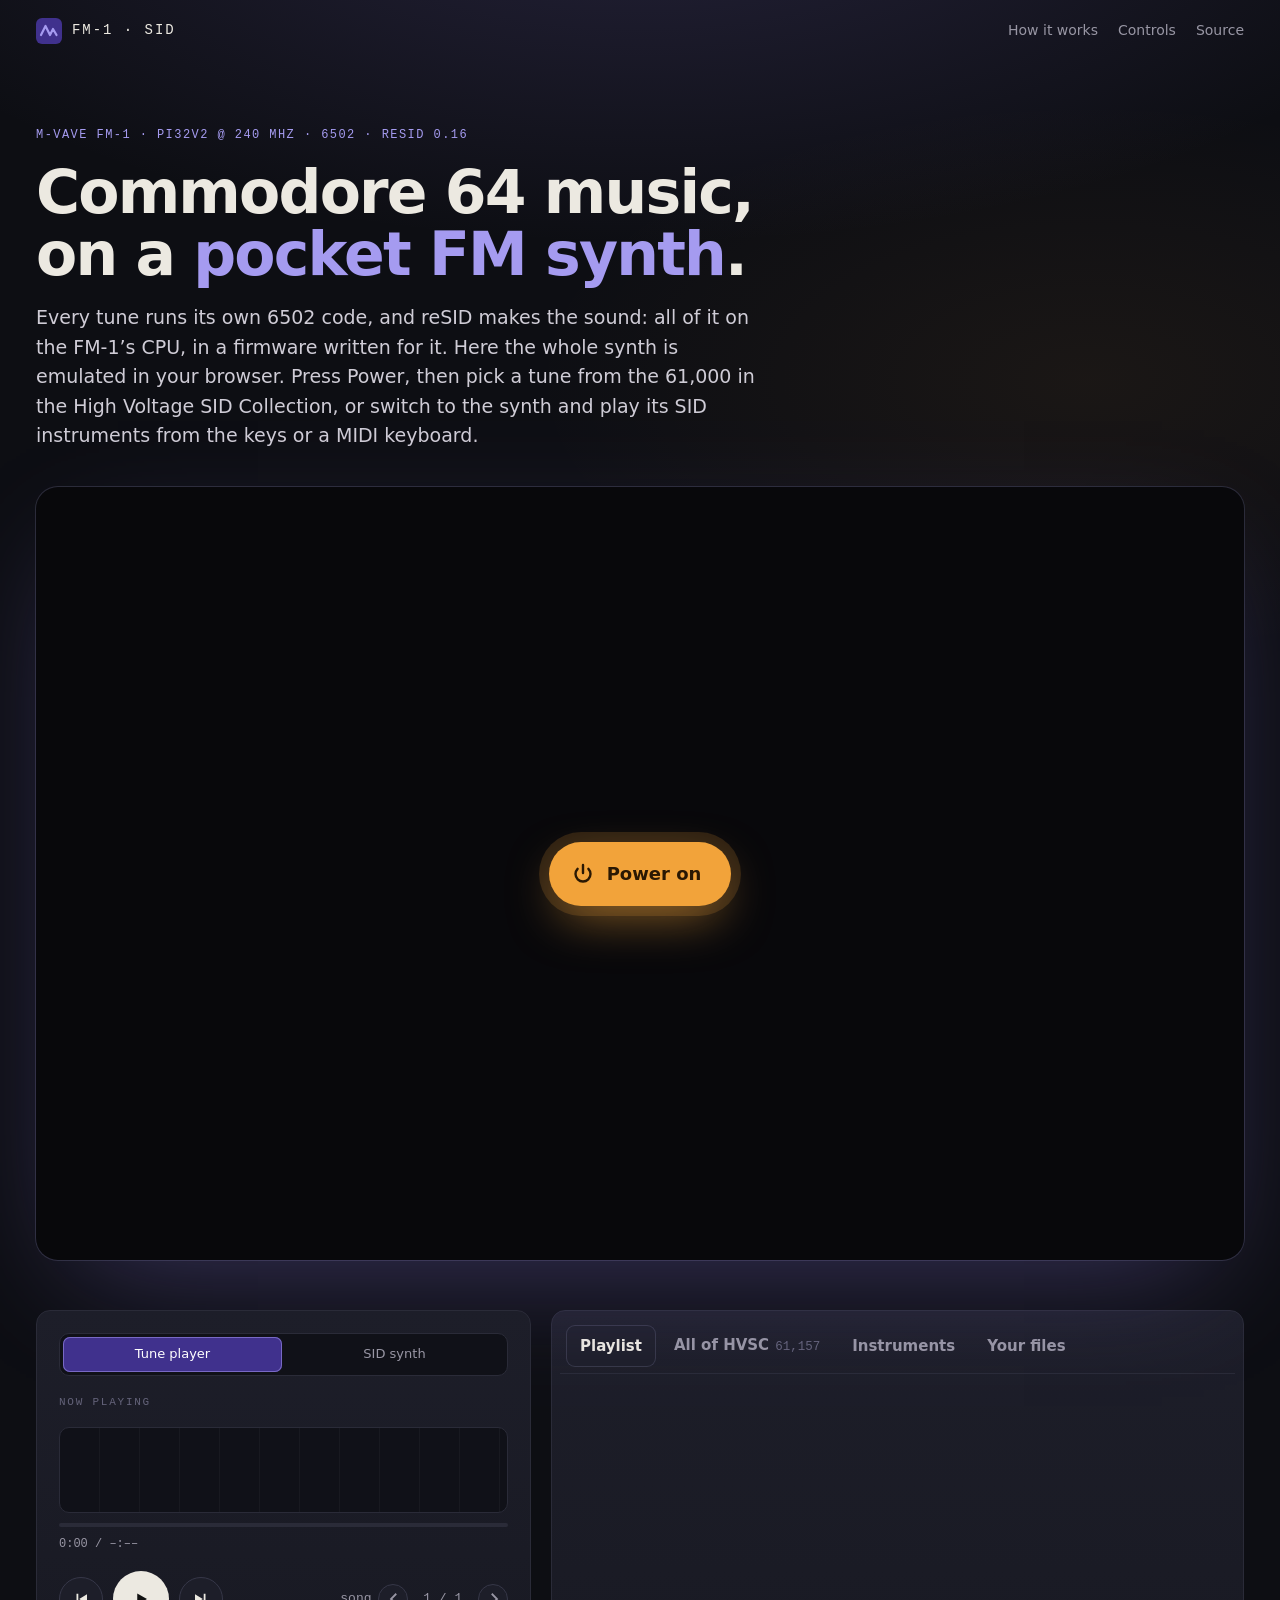
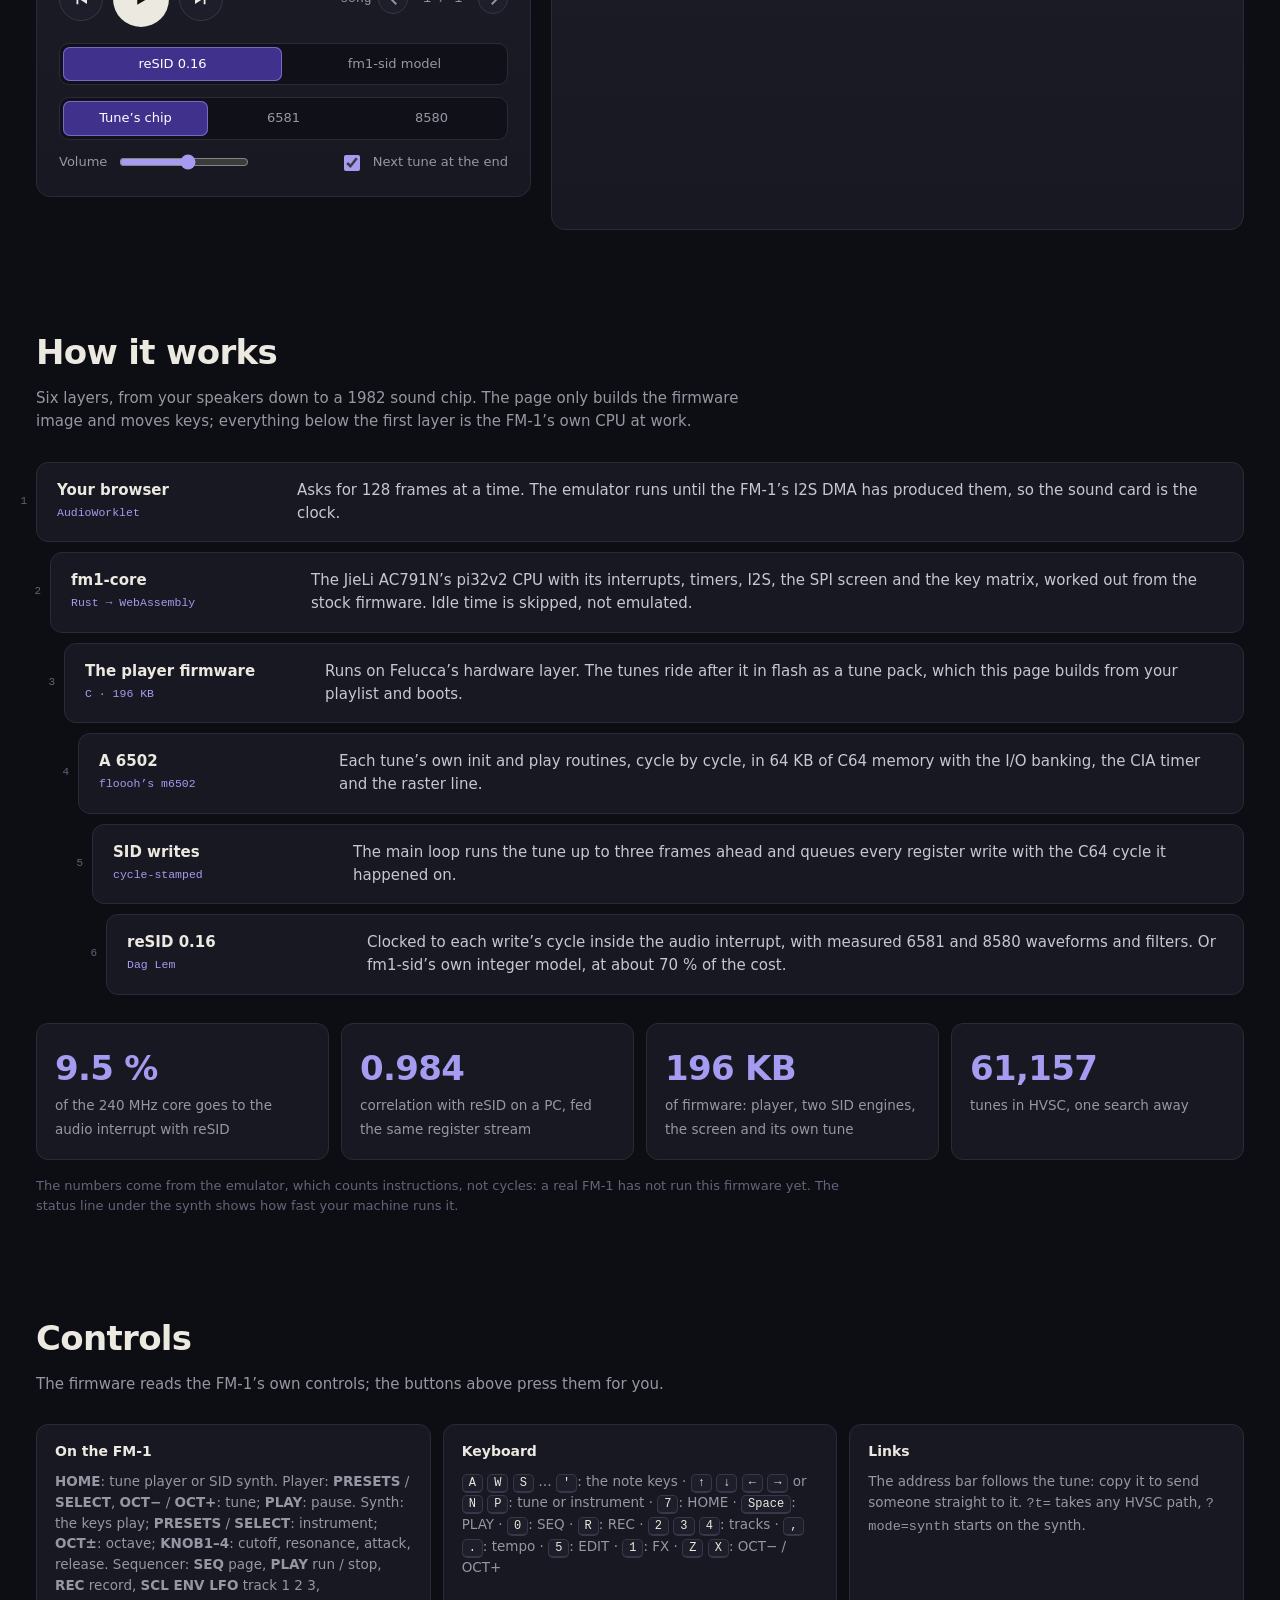
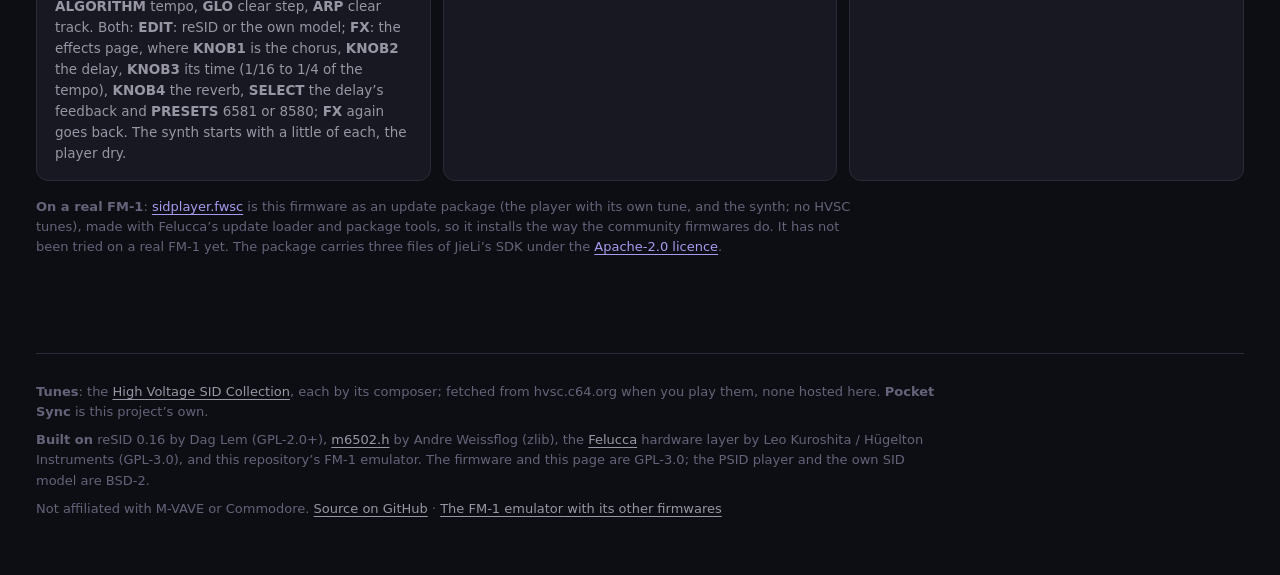
==== commit e05112dd: "FM-1 SID: chorus, delay and reverb (an FX page) firmware/fx.c, after Felucca's effects: a stereo cho" ====
--- a/fm1-sid/web/index.html
+++ b/fm1-sid/web/index.html
@@ -233,7 +233,7 @@
       <svg viewBox="0 0 26 26" aria-hidden="true"><rect width="26" height="26" rx="6" fill="#40318d"/><path d="M5 17 9.5 8l4.5 9 3-6 3.5 6" fill="none" stroke="#a59bf0" stroke-width="2.2" stroke-linejoin="round" stroke-linecap="round"/></svg>
       FM-1 · SID
     </a>
-    <nav><a href="#how">How it works</a><a href="#controls">Controls</a><a class="gh" href="https://github.com/joakimeriksson/ai-smarthome/tree/master/audio/fm1-sid">Source</a></nav>
+    <nav><a href="#how">How it works</a><a href="#controls">Controls</a><a class="gh" href="https://github.com/joakimeriksson/fm1-emu/tree/master/fm1-sid">Source</a></nav>
   </header>
 
   <section class="intro">
@@ -397,7 +397,9 @@
       <div><h3>On the FM-1</h3><p><b>HOME</b>: tune player or SID synth. Player: <b>PRESETS</b> / <b>SELECT</b>, <b>OCT−</b> / <b>OCT+</b>: tune; <b>PLAY</b>: pause.
         Synth: the keys play; <b>PRESETS</b> / <b>SELECT</b>: instrument; <b>OCT±</b>: octave; <b>KNOB1–4</b>: cutoff, resonance, attack, release.
         Sequencer: <b>SEQ</b> page, <b>PLAY</b> run / stop, <b>REC</b> record, <b>SCL ENV LFO</b> track 1 2 3, <b>ALGORITHM</b> tempo, <b>GLO</b> clear step, <b>ARP</b> clear track.
-        Both: <b>EDIT</b>: reSID or the own model; <b>FX</b>: 6581 or 8580.</p></div>
+        Both: <b>EDIT</b>: reSID or the own model; <b>FX</b>: the effects page, where <b>KNOB1</b> is the chorus, <b>KNOB2</b> the delay,
+        <b>KNOB3</b> its time (1/16 to 1/4 of the tempo), <b>KNOB4</b> the reverb, <b>SELECT</b> the delay’s feedback and <b>PRESETS</b> 6581 or 8580;
+        <b>FX</b> again goes back. The synth starts with a little of each, the player dry.</p></div>
       <div><h3>Keyboard</h3><p><kbd>A</kbd> <kbd>W</kbd> <kbd>S</kbd> … <kbd>'</kbd>: the note keys · <kbd>↑</kbd> <kbd>↓</kbd> <kbd>←</kbd> <kbd>→</kbd> or <kbd>N</kbd> <kbd>P</kbd>: tune or instrument · <kbd>7</kbd>: HOME · <kbd>Space</kbd>: PLAY · <kbd>0</kbd>: SEQ · <kbd>R</kbd>: REC · <kbd>2</kbd> <kbd>3</kbd> <kbd>4</kbd>: tracks · <kbd>,</kbd> <kbd>.</kbd>: tempo · <kbd>5</kbd>: EDIT · <kbd>1</kbd>: FX · <kbd>Z</kbd> <kbd>X</kbd>: OCT− / OCT+</p></div>
       <div><h3>Links</h3><p>The address bar follows the tune: copy it to send someone straight to it. <code>?t=</code> takes any HVSC path, <code>?mode=synth</code> starts on the synth.</p></div>
     </div>
@@ -413,7 +415,7 @@
     <p><b>Built on</b> reSID 0.16 by Dag Lem (GPL-2.0+), <a href="https://github.com/floooh/chips">m6502.h</a> by Andre Weissflog (zlib),
       the <a href="https://github.com/hugelton/Felucca">Felucca</a> hardware layer by Leo Kuroshita / Hügelton Instruments (GPL-3.0),
       and this repository’s FM-1 emulator. The firmware and this page are GPL-3.0; the PSID player and the own SID model are BSD-2.</p>
-    <p>Not affiliated with M-VAVE or Commodore. <a href="https://github.com/joakimeriksson/ai-smarthome/tree/master/audio/fm1-sid">Source on GitHub</a> ·
+    <p>Not affiliated with M-VAVE or Commodore. <a href="https://github.com/joakimeriksson/fm1-emu/tree/master/fm1-sid">Source on GitHub</a> ·
       <a href="../">The FM-1 emulator with its other firmwares</a></p>
   </footer>
 </div>
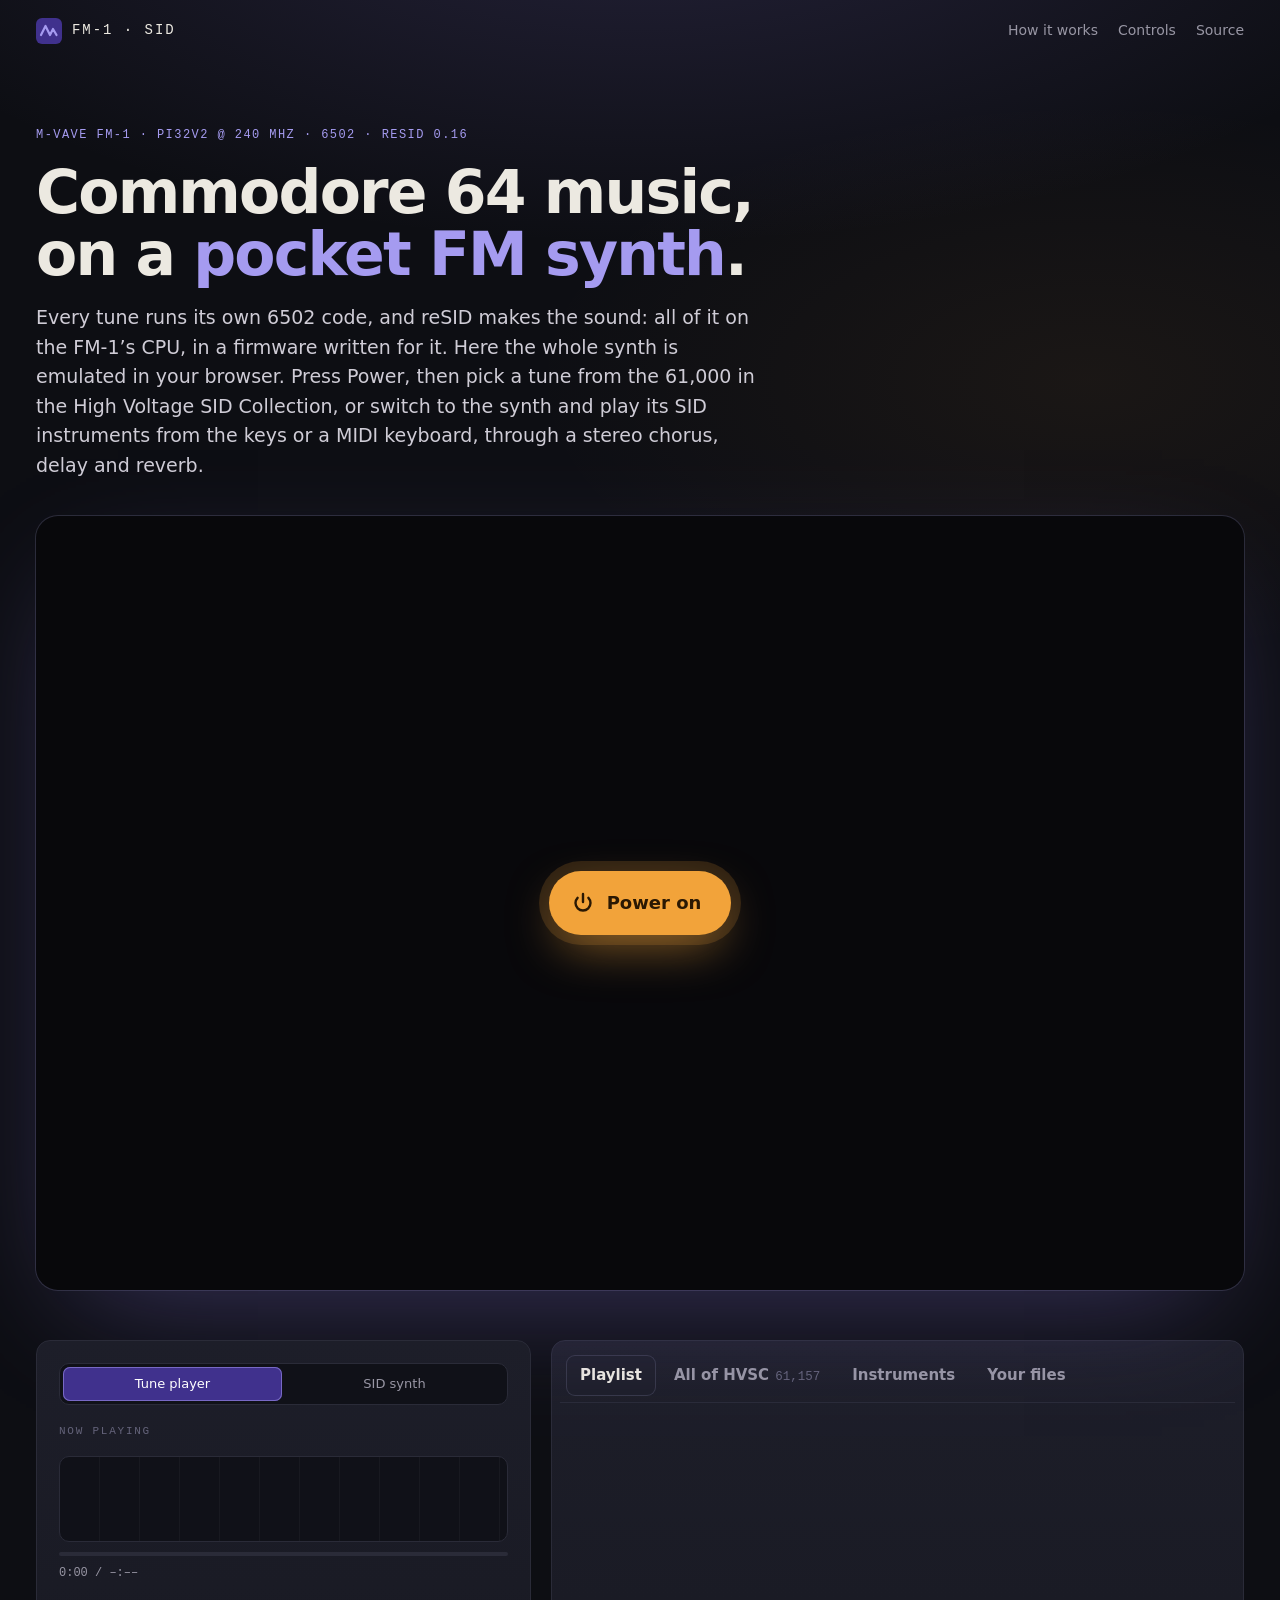
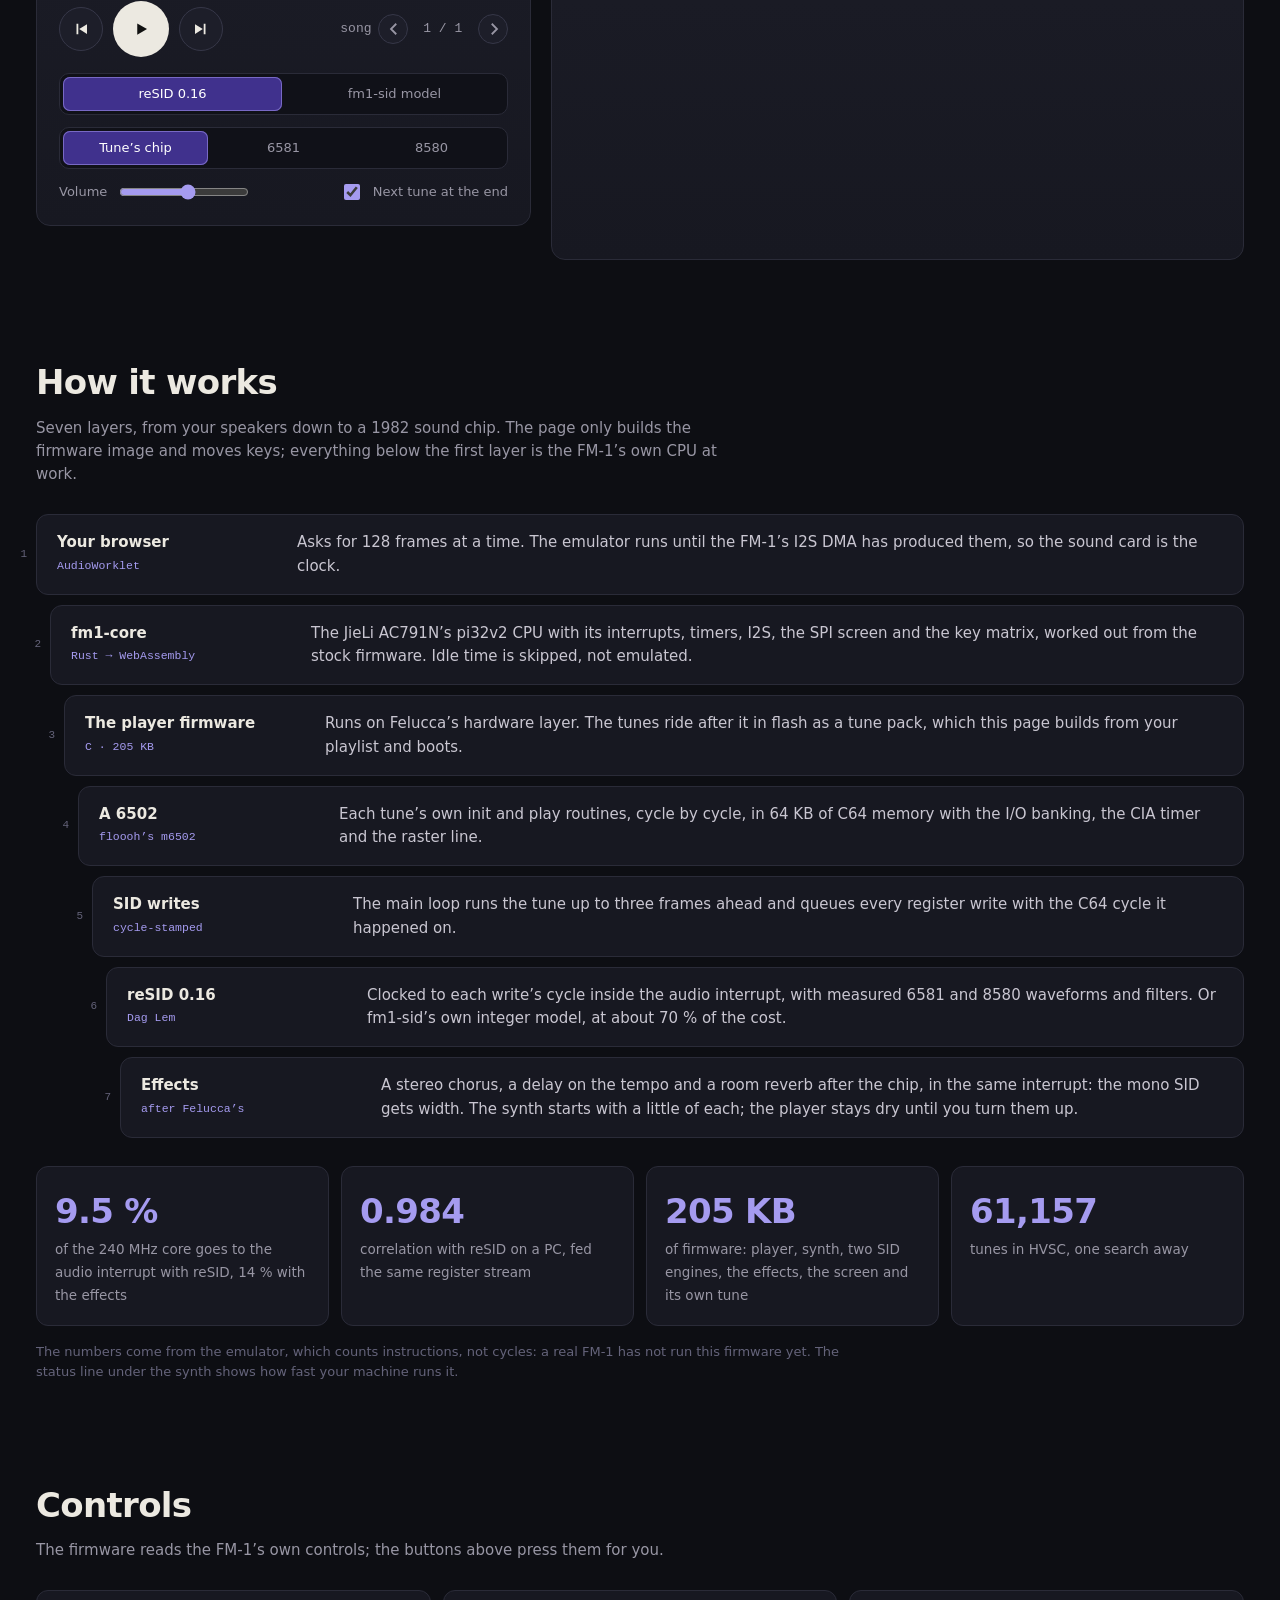
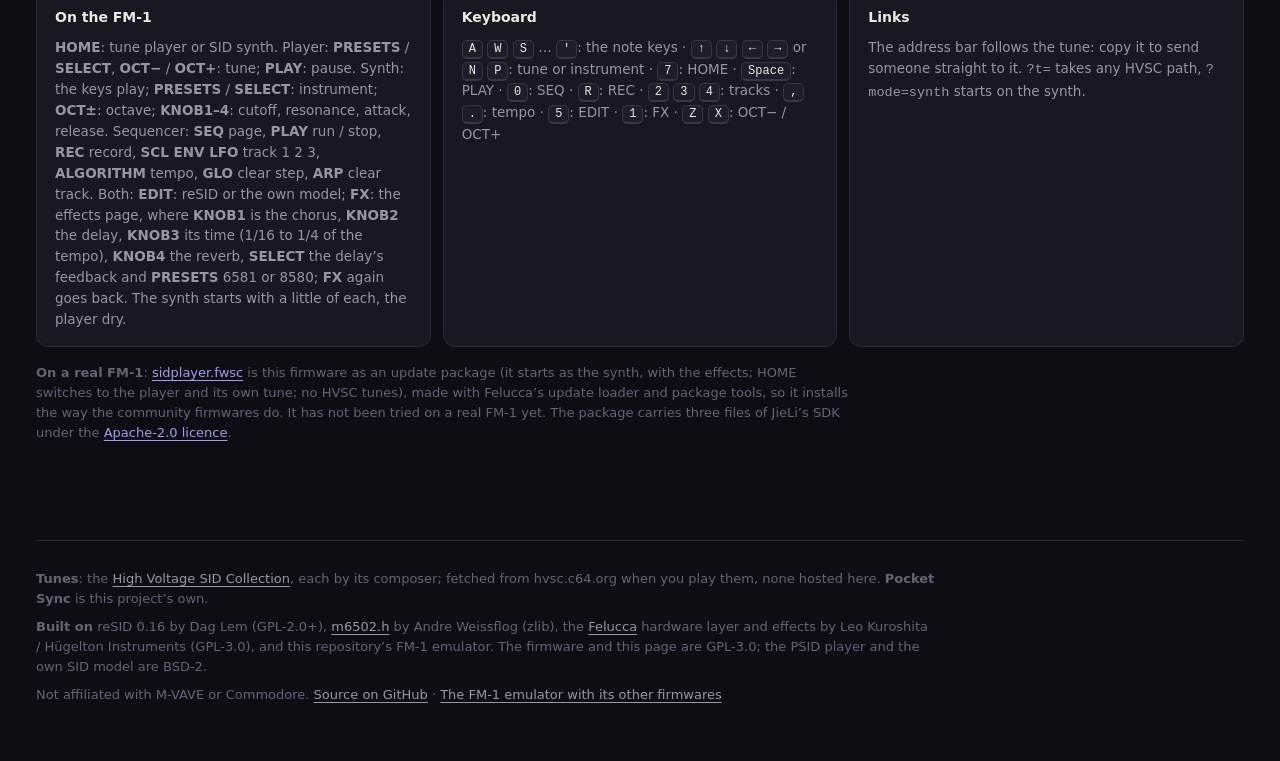
==== commit df690de8: "Docs: FM-1 SID's synth and effects, the move here (README, PLAN 5.11, both pages)" ====
--- a/fm1-sid/web/index.html
+++ b/fm1-sid/web/index.html
@@ -242,7 +242,8 @@
     <p class="lede">Every tune runs its own 6502 code, and reSID makes the sound: all of it on the FM-1’s
       CPU, in a firmware written for it. Here the whole synth is emulated in your browser. Press
       Power, then pick a tune from the 61,000 in the High Voltage SID Collection, or switch to the
-      synth and play its SID instruments from the keys or a MIDI keyboard.</p>
+      synth and play its SID instruments from the keys or a MIDI keyboard, through a stereo chorus,
+      delay and reverb.</p>
   </section>
 
   <section class="deck" aria-label="The emulated FM-1">
@@ -370,20 +371,21 @@
 
   <section class="how" id="how">
     <h2 class="sec">How it works</h2>
-    <p class="sub">Six layers, from your speakers down to a 1982 sound chip. The page only builds the
+    <p class="sub">Seven layers, from your speakers down to a 1982 sound chip. The page only builds the
       firmware image and moves keys; everything below the first layer is the FM-1’s own CPU at work.</p>
     <ol class="stack">
       <li style="--d:0"><b>Your browser<small>AudioWorklet</small></b><span>Asks for 128 frames at a time. The emulator runs until the FM-1’s I2S DMA has produced them, so the sound card is the clock.</span></li>
       <li style="--d:1"><b>fm1-core<small>Rust → WebAssembly</small></b><span>The JieLi AC791N’s pi32v2 CPU with its interrupts, timers, I2S, the SPI screen and the key matrix, worked out from the stock firmware. Idle time is skipped, not emulated.</span></li>
-      <li style="--d:2"><b>The player firmware<small>C · 196 KB</small></b><span>Runs on Felucca’s hardware layer. The tunes ride after it in flash as a tune pack, which this page builds from your playlist and boots.</span></li>
+      <li style="--d:2"><b>The player firmware<small>C · 205 KB</small></b><span>Runs on Felucca’s hardware layer. The tunes ride after it in flash as a tune pack, which this page builds from your playlist and boots.</span></li>
       <li style="--d:3"><b>A 6502<small>floooh’s m6502</small></b><span>Each tune’s own init and play routines, cycle by cycle, in 64 KB of C64 memory with the I/O banking, the CIA timer and the raster line.</span></li>
       <li style="--d:4"><b>SID writes<small>cycle-stamped</small></b><span>The main loop runs the tune up to three frames ahead and queues every register write with the C64 cycle it happened on.</span></li>
       <li style="--d:5"><b>reSID 0.16<small>Dag Lem</small></b><span>Clocked to each write’s cycle inside the audio interrupt, with measured 6581 and 8580 waveforms and filters. Or fm1-sid’s own integer model, at about 70 % of the cost.</span></li>
+      <li style="--d:6"><b>Effects<small>after Felucca’s</small></b><span>A stereo chorus, a delay on the tempo and a room reverb after the chip, in the same interrupt: the mono SID gets width. The synth starts with a little of each; the player stays dry until you turn them up.</span></li>
     </ol>
     <div class="facts">
-      <div><b>9.5 %</b><span>of the 240 MHz core goes to the audio interrupt with reSID</span></div>
+      <div><b>9.5 %</b><span>of the 240 MHz core goes to the audio interrupt with reSID, 14 % with the effects</span></div>
       <div><b>0.984</b><span>correlation with reSID on a PC, fed the same register stream</span></div>
-      <div><b>196 KB</b><span>of firmware: player, two SID engines, the screen and its own tune</span></div>
+      <div><b>205 KB</b><span>of firmware: player, synth, two SID engines, the effects, the screen and its own tune</span></div>
       <div><b id="facts-n">61,157</b><span>tunes in HVSC, one search away</span></div>
     </div>
     <p class="note">The numbers come from the emulator, which counts instructions, not cycles: a real FM-1
@@ -404,7 +406,7 @@
       <div><h3>Links</h3><p>The address bar follows the tune: copy it to send someone straight to it. <code>?t=</code> takes any HVSC path, <code>?mode=synth</code> starts on the synth.</p></div>
     </div>
       <p class="note"><b>On a real FM-1</b>: <a href="sidplayer.fwsc" download>sidplayer.fwsc</a> is this firmware as an
-      update package (the player with its own tune, and the synth; no HVSC tunes), made with Felucca’s update loader and
+      update package (it starts as the synth, with the effects; HOME switches to the player and its own tune; no HVSC tunes), made with Felucca’s update loader and
       package tools, so it installs the way the community firmwares do. It has not been tried on a real FM-1 yet. The
       package carries three files of JieLi’s SDK under the <a href="LICENSES/Apache-2.0.txt">Apache-2.0 licence</a>.</p>
   </section>
@@ -413,7 +415,7 @@
     <p><b>Tunes</b>: the <a href="https://www.hvsc.c64.org/">High Voltage SID Collection</a>, each by its composer; fetched from hvsc.c64.org when you play them, none hosted here.
       <b>Pocket Sync</b> is this project’s own.</p>
     <p><b>Built on</b> reSID 0.16 by Dag Lem (GPL-2.0+), <a href="https://github.com/floooh/chips">m6502.h</a> by Andre Weissflog (zlib),
-      the <a href="https://github.com/hugelton/Felucca">Felucca</a> hardware layer by Leo Kuroshita / Hügelton Instruments (GPL-3.0),
+      the <a href="https://github.com/hugelton/Felucca">Felucca</a> hardware layer and effects by Leo Kuroshita / Hügelton Instruments (GPL-3.0),
       and this repository’s FM-1 emulator. The firmware and this page are GPL-3.0; the PSID player and the own SID model are BSD-2.</p>
     <p>Not affiliated with M-VAVE or Commodore. <a href="https://github.com/joakimeriksson/fm1-emu/tree/master/fm1-sid">Source on GitHub</a> ·
       <a href="../">The FM-1 emulator with its other firmwares</a></p>
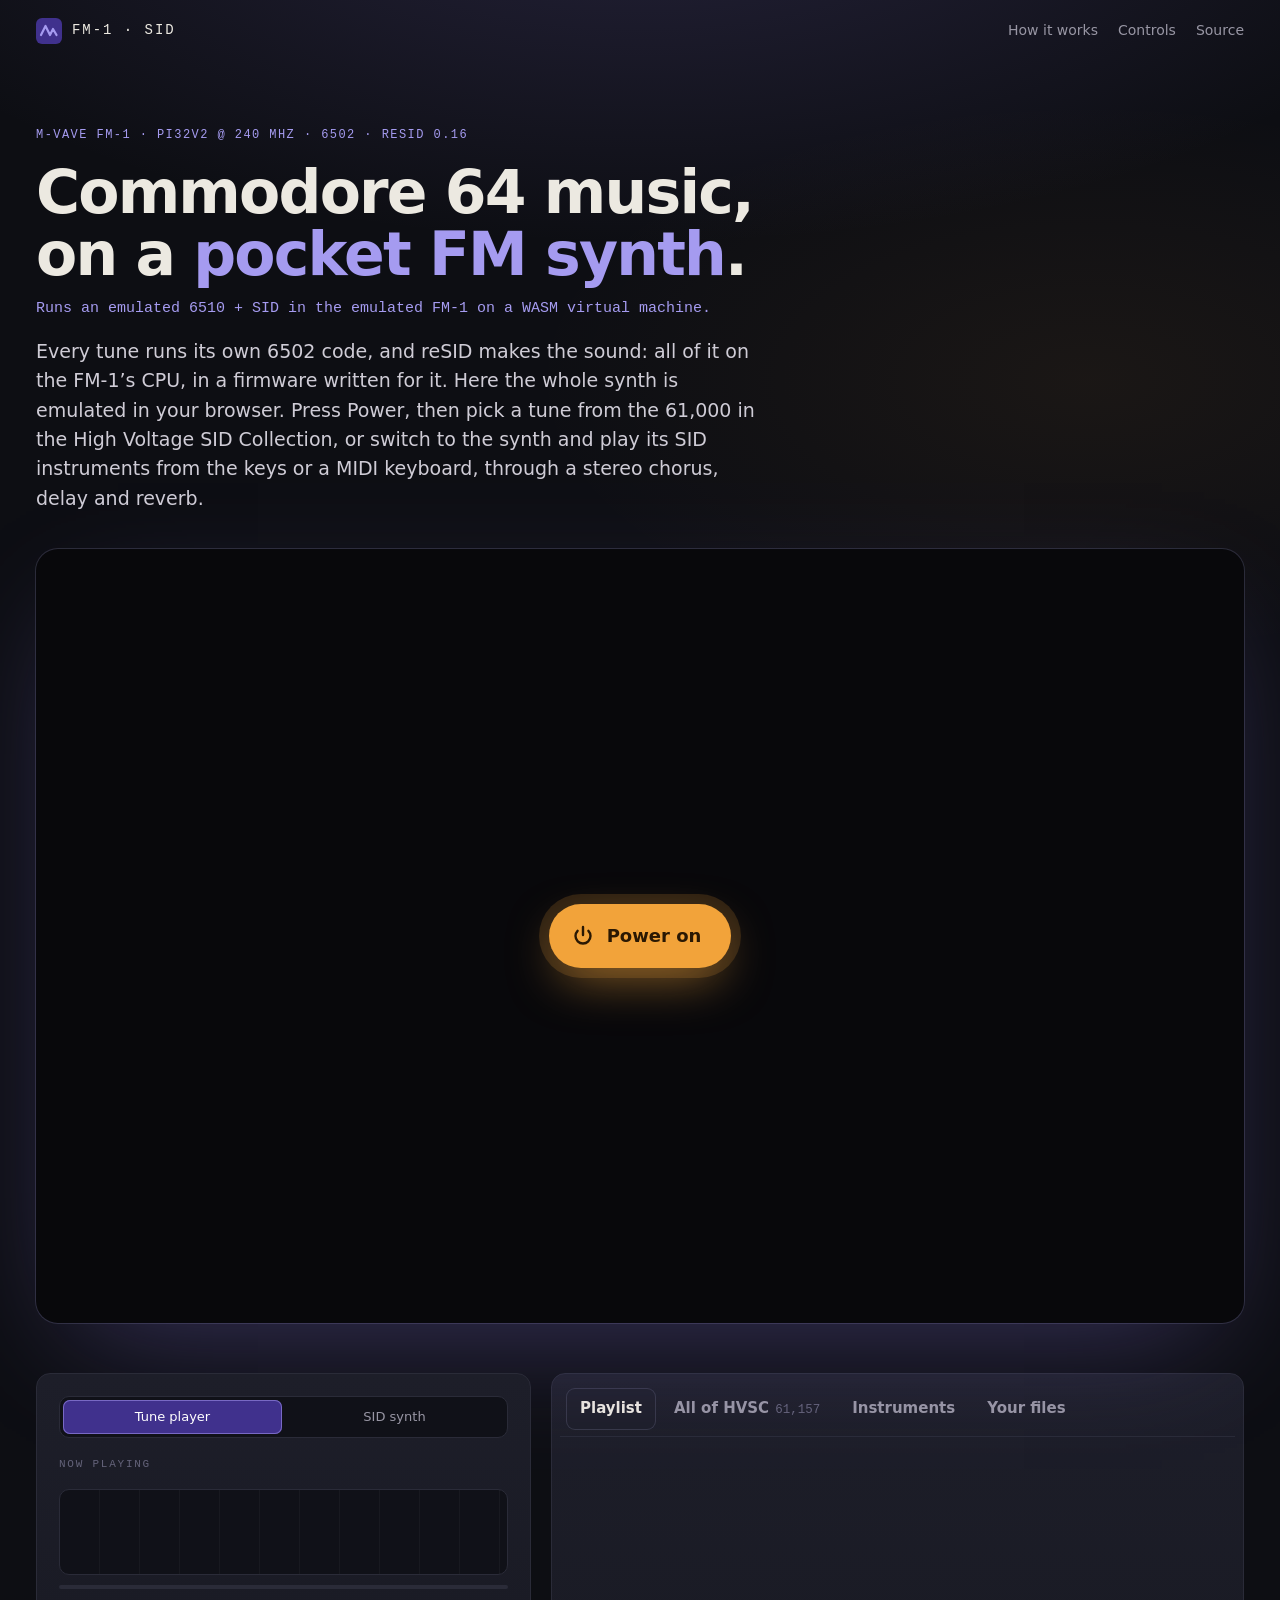
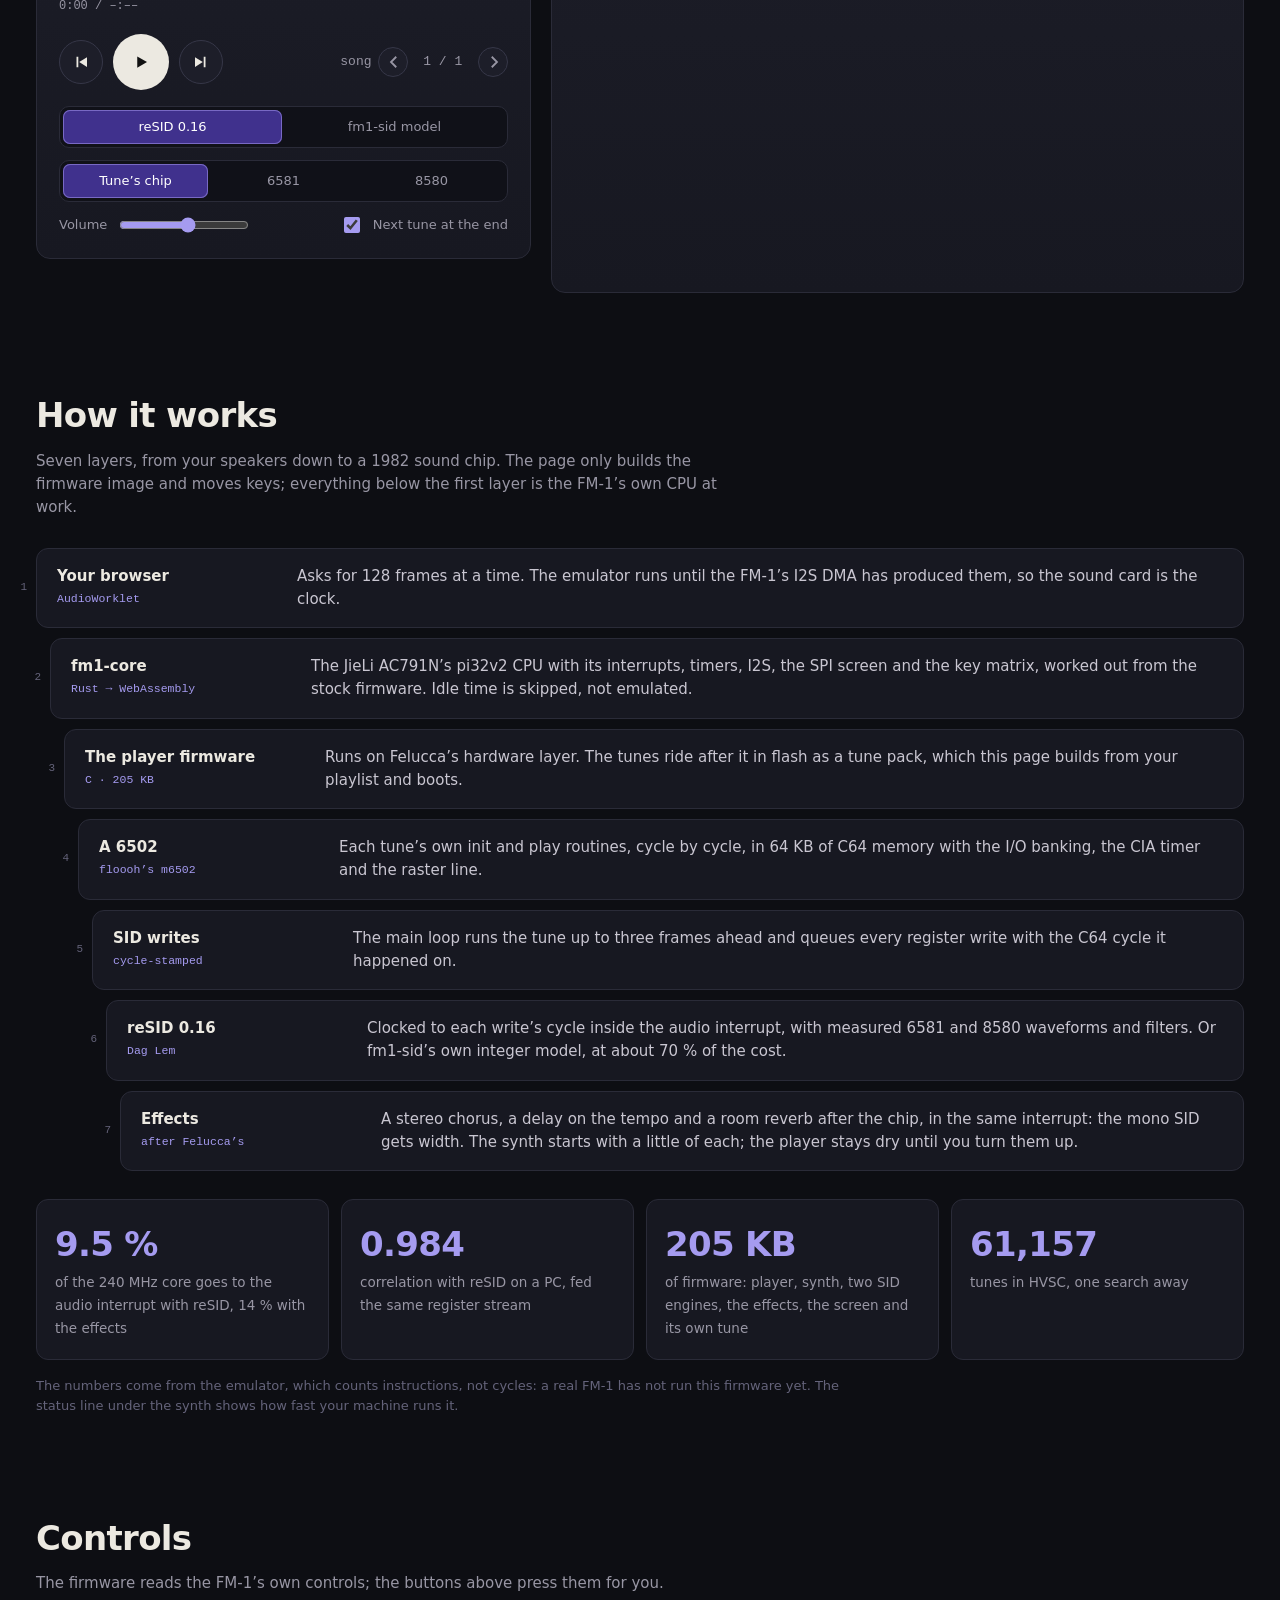
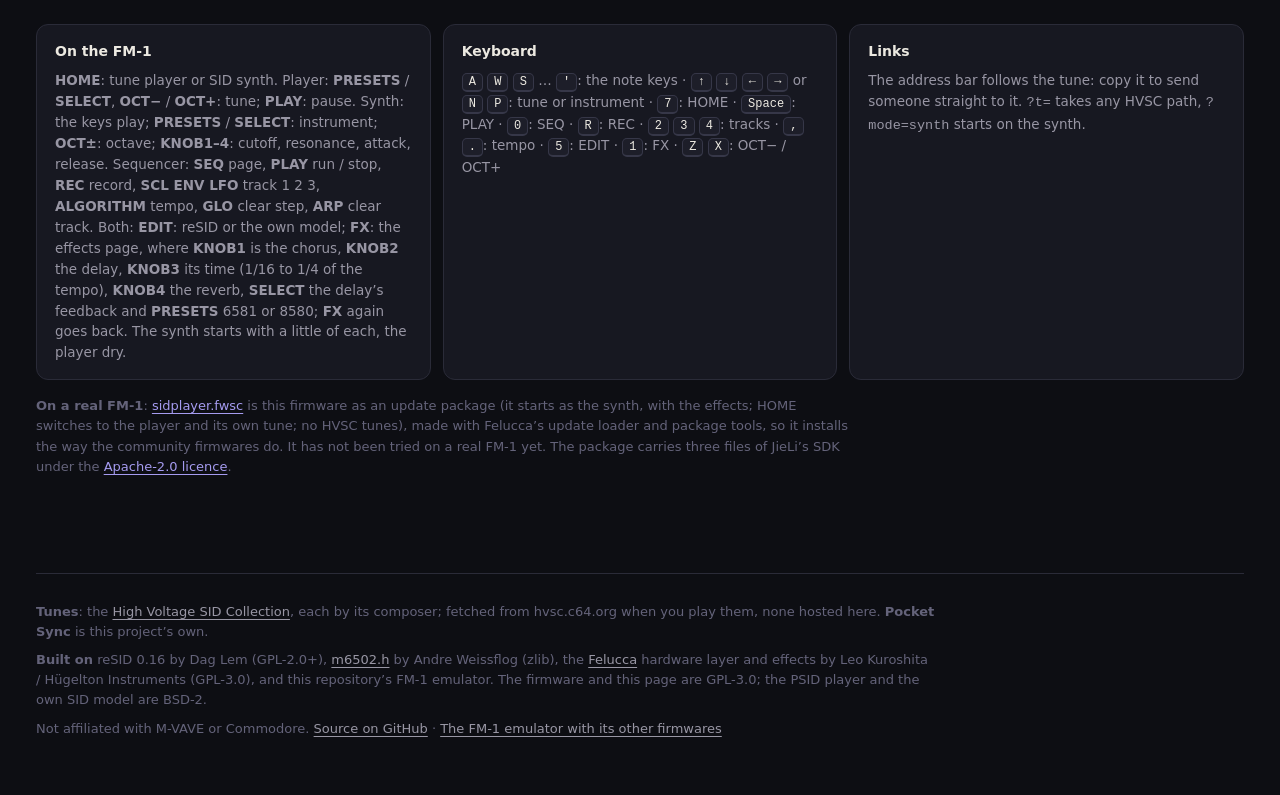
==== commit d67eac04: "Pages: say what runs where (the FM-1 emulator in a WASM virtual machine; the 6510 + SID inside it)" ====
--- a/fm1-sid/web/index.html
+++ b/fm1-sid/web/index.html
@@ -49,6 +49,7 @@
   h1 { font-size: clamp(32px, 6vw, 60px); line-height: 1.04; letter-spacing: -.03em; margin: 0 0 18px; font-weight: 700; }
   h1 em { font-style: normal; color: var(--c64-hi); }
   .lede { font-size: clamp(16px, 1.6vw, 19px); color: #cfccd6; margin: 0; max-width: 720px; }
+  .runs { font-family: var(--mono); font-size: clamp(13px, 1.3vw, 15px); color: var(--c64-hi); margin: -6px 0 16px; }
 
   /* ---- the synth */
   .deck { position: relative; }
@@ -239,6 +240,7 @@
   <section class="intro">
     <p class="kicker">M-VAVE FM-1 · pi32v2 @ 240 MHz · 6502 · reSID 0.16</p>
     <h1>Commodore 64 music,<br>on a <em>pocket FM synth</em>.</h1>
+    <p class="runs">Runs an emulated 6510 + SID in the emulated FM-1 on a WASM virtual machine.</p>
     <p class="lede">Every tune runs its own 6502 code, and reSID makes the sound: all of it on the FM-1’s
       CPU, in a firmware written for it. Here the whole synth is emulated in your browser. Press
       Power, then pick a tune from the 61,000 in the High Voltage SID Collection, or switch to the
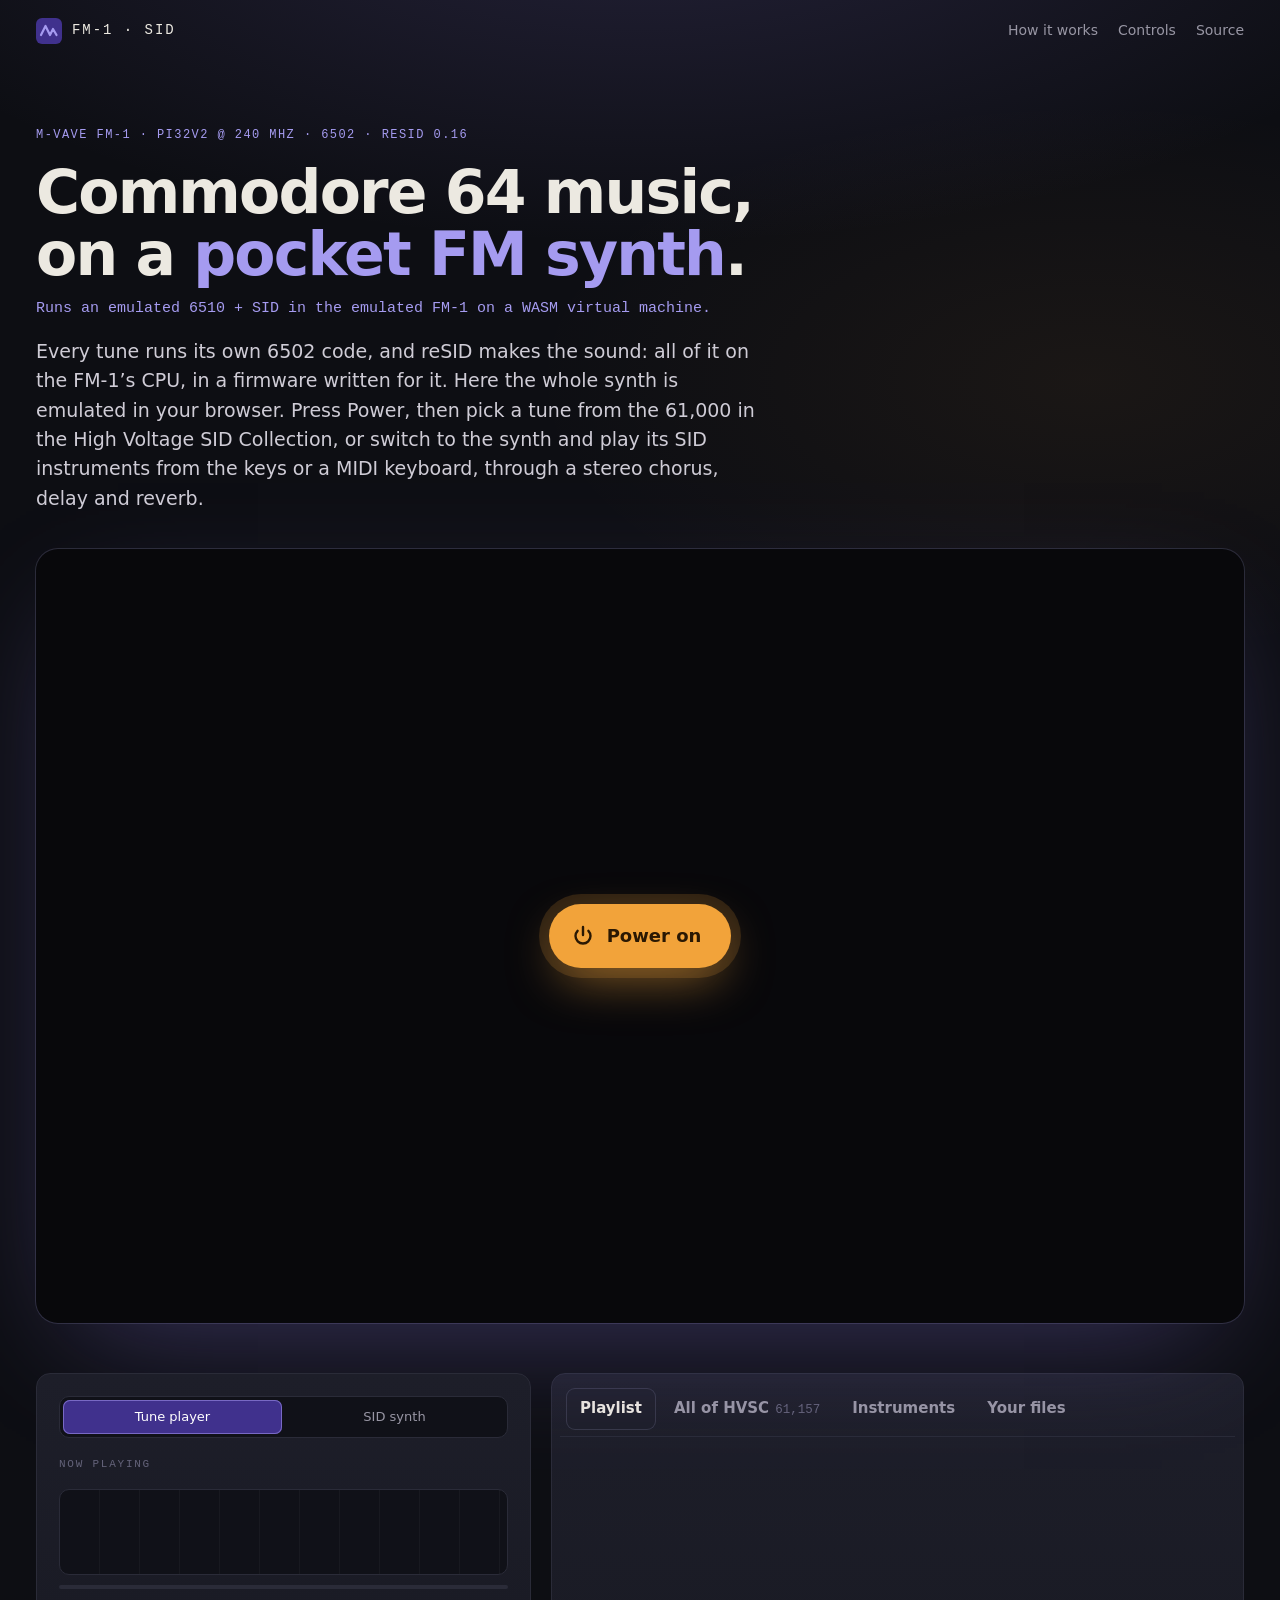
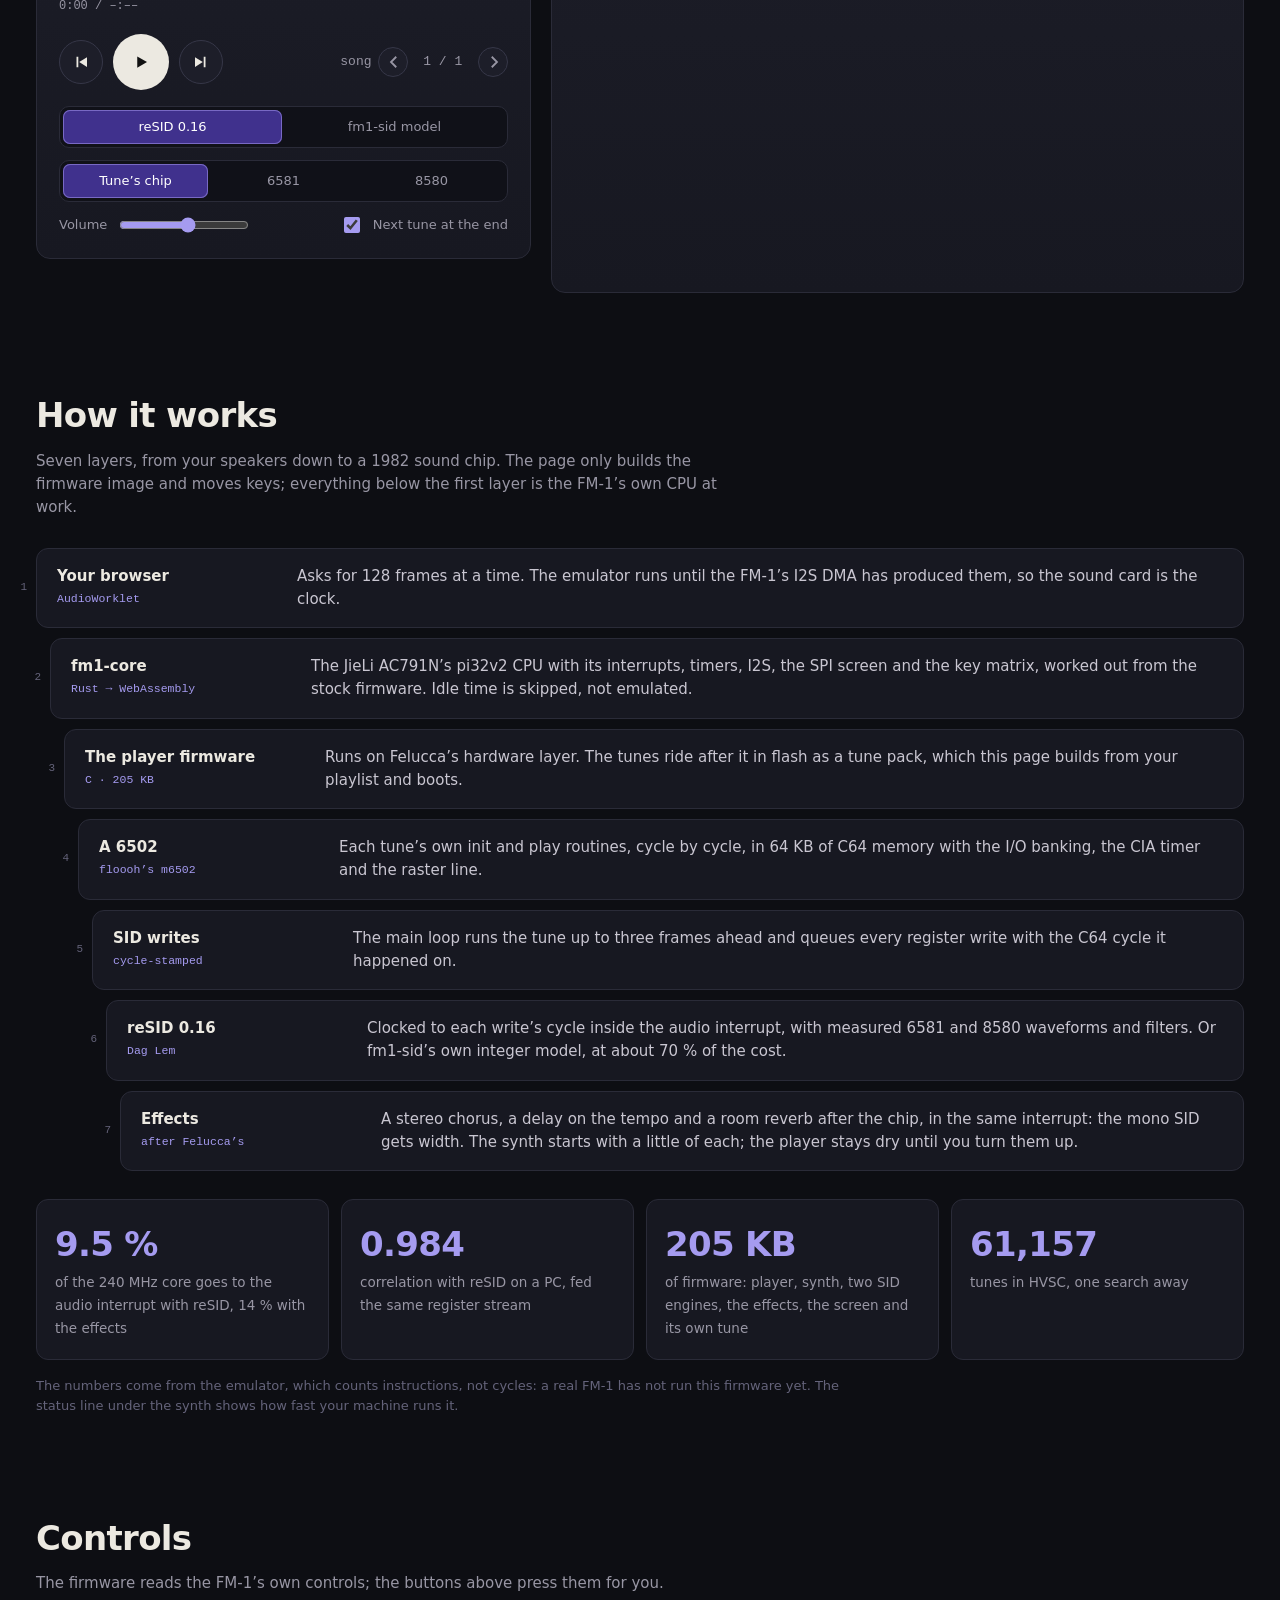
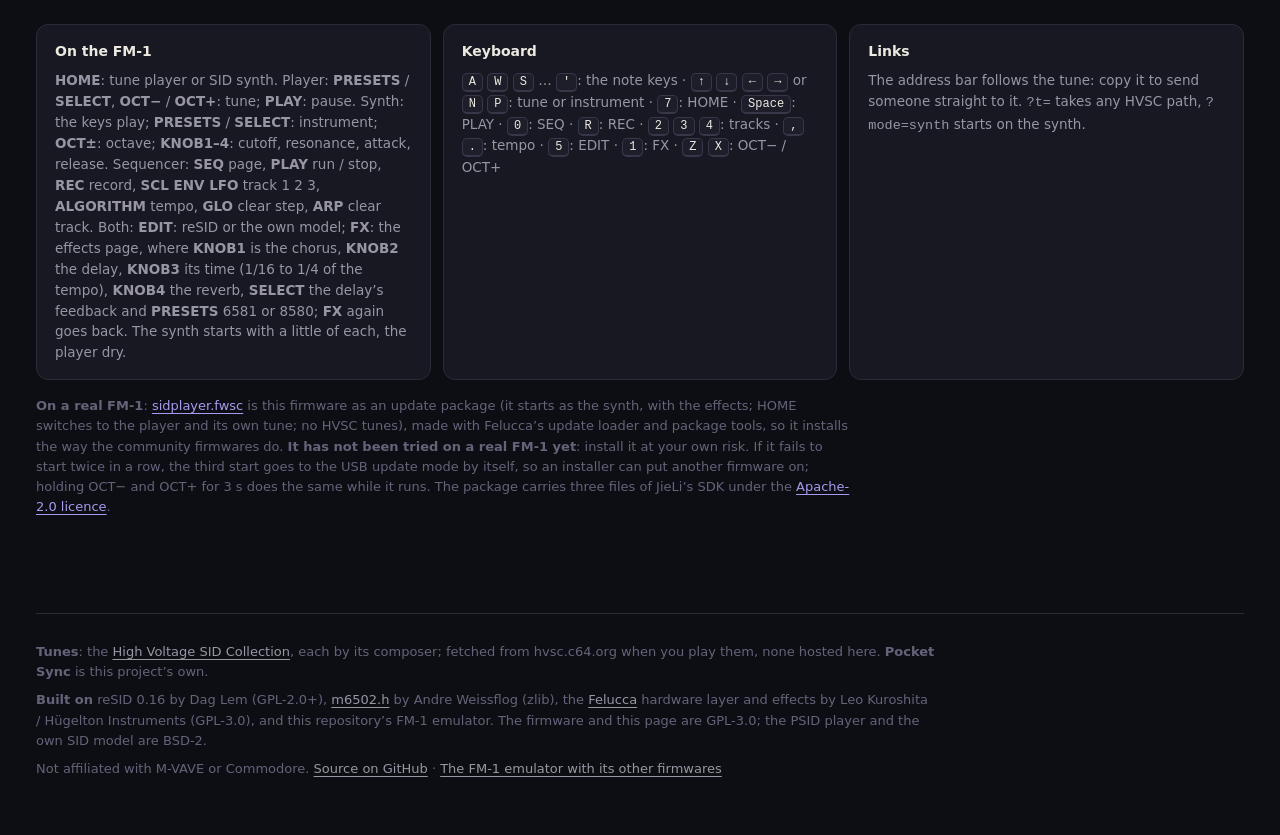
==== commit 4e66a5a7: "FM-1 SID: a boot guard, a crash screen and core 1 held at boot; Felucca pinned at 1.5.1 A firmware t" ====
--- a/fm1-sid/web/index.html
+++ b/fm1-sid/web/index.html
@@ -5,6 +5,15 @@
 <meta name="viewport" content="width=device-width, initial-scale=1, viewport-fit=cover">
 <title>FM-1 SID</title>
 <meta name="description" content="Commodore 64 music on the M-VAVE FM-1 pocket synth: each tune's own 6502 code and reSID running on the synth's CPU, emulated in your browser, with all of HVSC to pick from.">
+<meta property="og:type" content="website">
+<meta property="og:title" content="FM-1 SID">
+<meta property="og:description" content="Commodore 64 music on the M-VAVE FM-1 pocket synth: each tune's own 6502 code and reSID running on the synth's CPU, emulated in your browser, with all of HVSC to pick from.">
+<meta property="og:url" content="https://joakimeriksson.github.io/fm1-emu/fm1-sid/">
+<meta property="og:image" content="https://joakimeriksson.github.io/fm1-emu/fm1-sid/og.png">
+<meta property="og:image:width" content="1280">
+<meta property="og:image:height" content="640">
+<meta property="og:image:alt" content="The emulated FM-1 playing Wizball by Martin Galway, its screen showing the three SID voices and the filter">
+<meta name="twitter:card" content="summary_large_image">
 <meta name="color-scheme" content="dark">
 <link rel="icon" href="data:image/svg+xml,%3Csvg xmlns='http://www.w3.org/2000/svg' viewBox='0 0 16 16'%3E%3Crect width='16' height='16' rx='3' fill='%2340318d'/%3E%3Cpath d='M3 11 6 5l3 6 2-4 2 4' fill='none' stroke='%23a59bf0' stroke-width='1.6'/%3E%3C/svg%3E">
 <style>
@@ -409,7 +418,9 @@
     </div>
       <p class="note"><b>On a real FM-1</b>: <a href="sidplayer.fwsc" download>sidplayer.fwsc</a> is this firmware as an
       update package (it starts as the synth, with the effects; HOME switches to the player and its own tune; no HVSC tunes), made with Felucca’s update loader and
-      package tools, so it installs the way the community firmwares do. It has not been tried on a real FM-1 yet. The
+      package tools, so it installs the way the community firmwares do. <b>It has not been tried on a real FM-1 yet</b>:
+      install it at your own risk. If it fails to start twice in a row, the third start goes to the USB update mode by
+      itself, so an installer can put another firmware on; holding OCT− and OCT+ for 3 s does the same while it runs. The
       package carries three files of JieLi’s SDK under the <a href="LICENSES/Apache-2.0.txt">Apache-2.0 licence</a>.</p>
   </section>
 
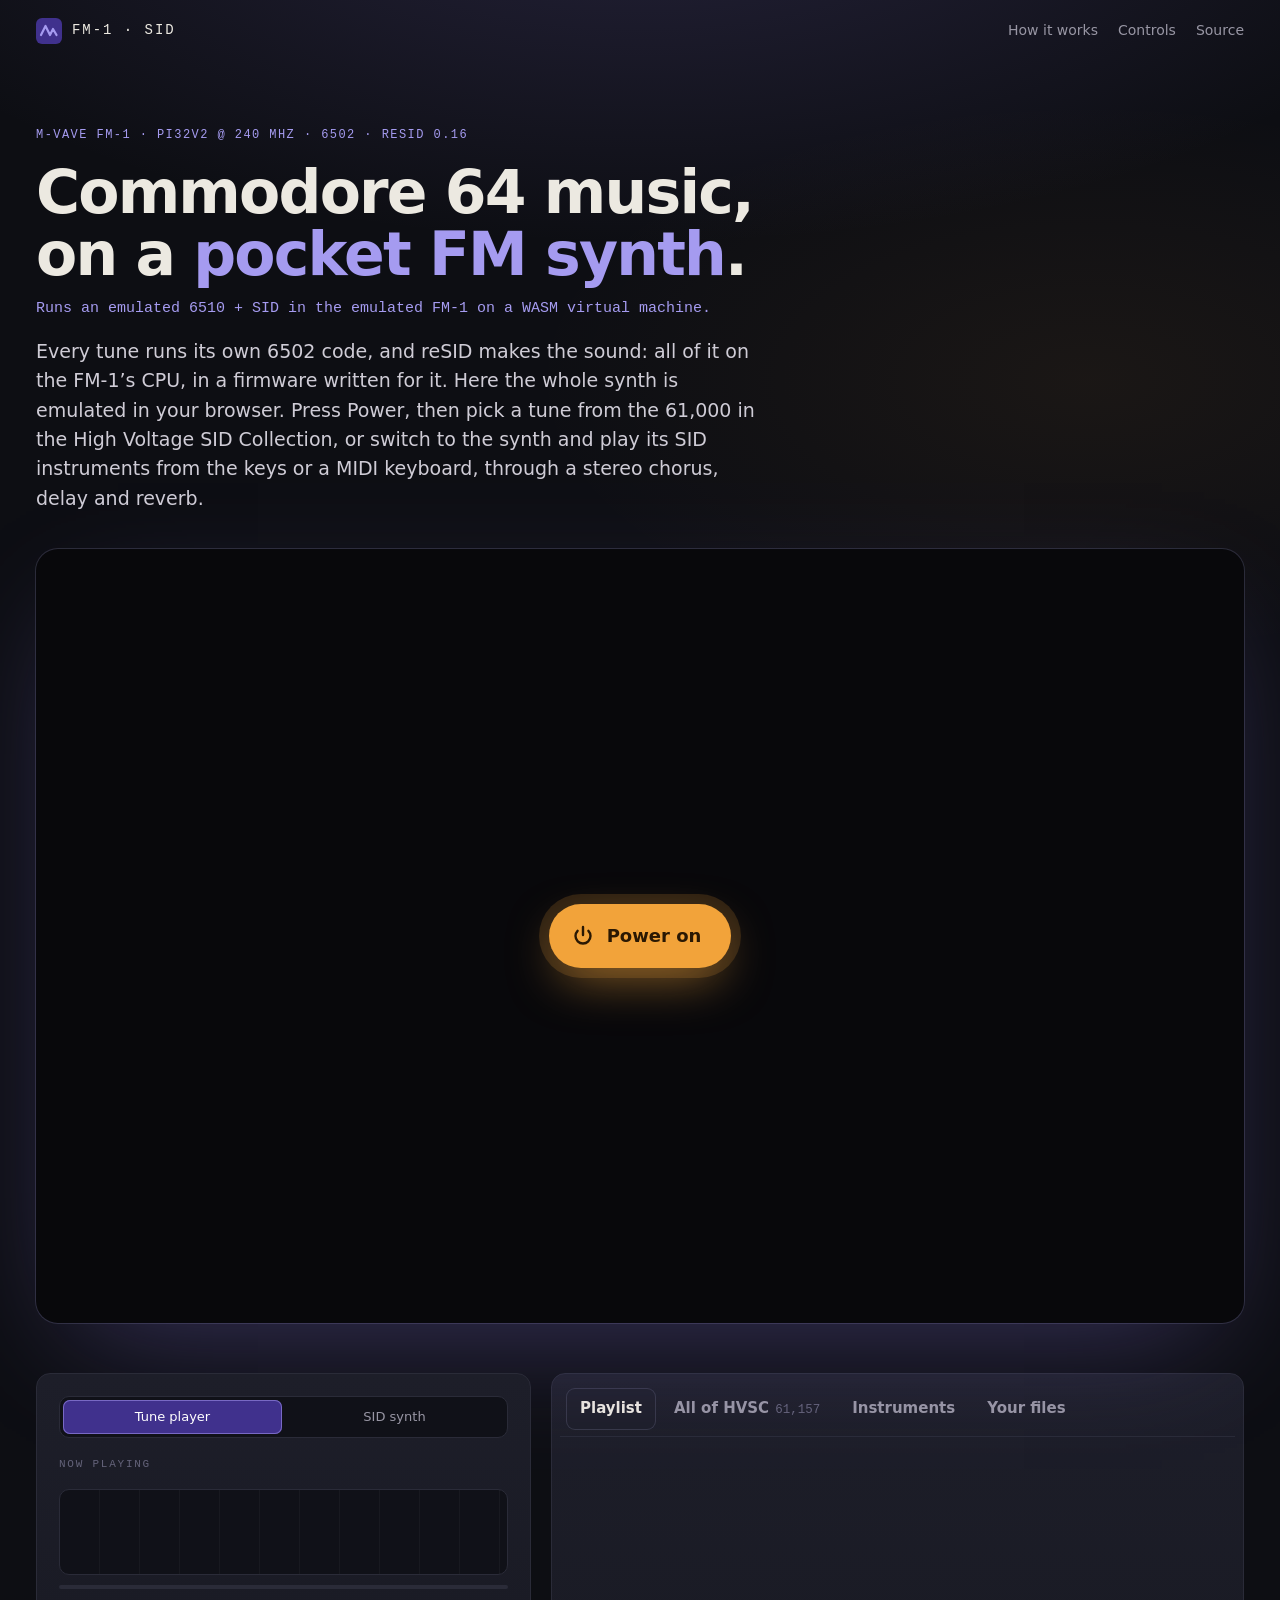
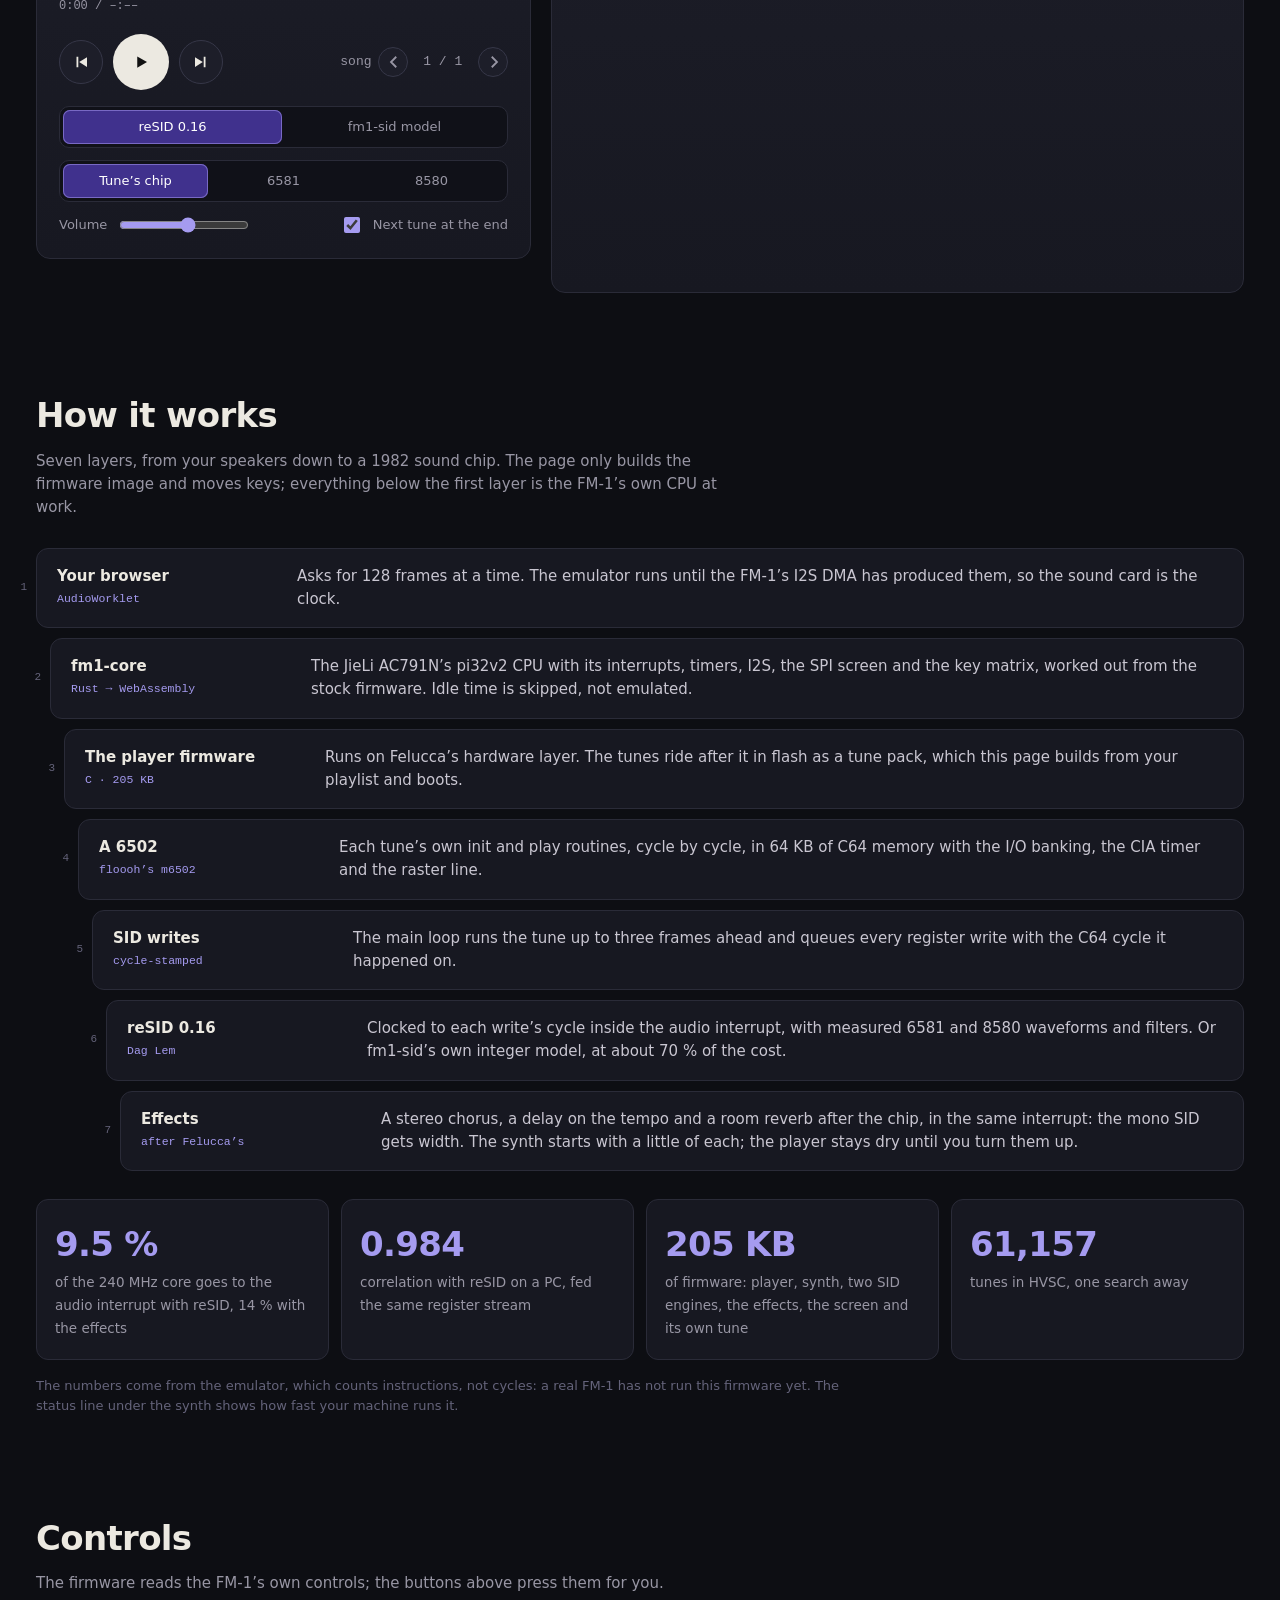
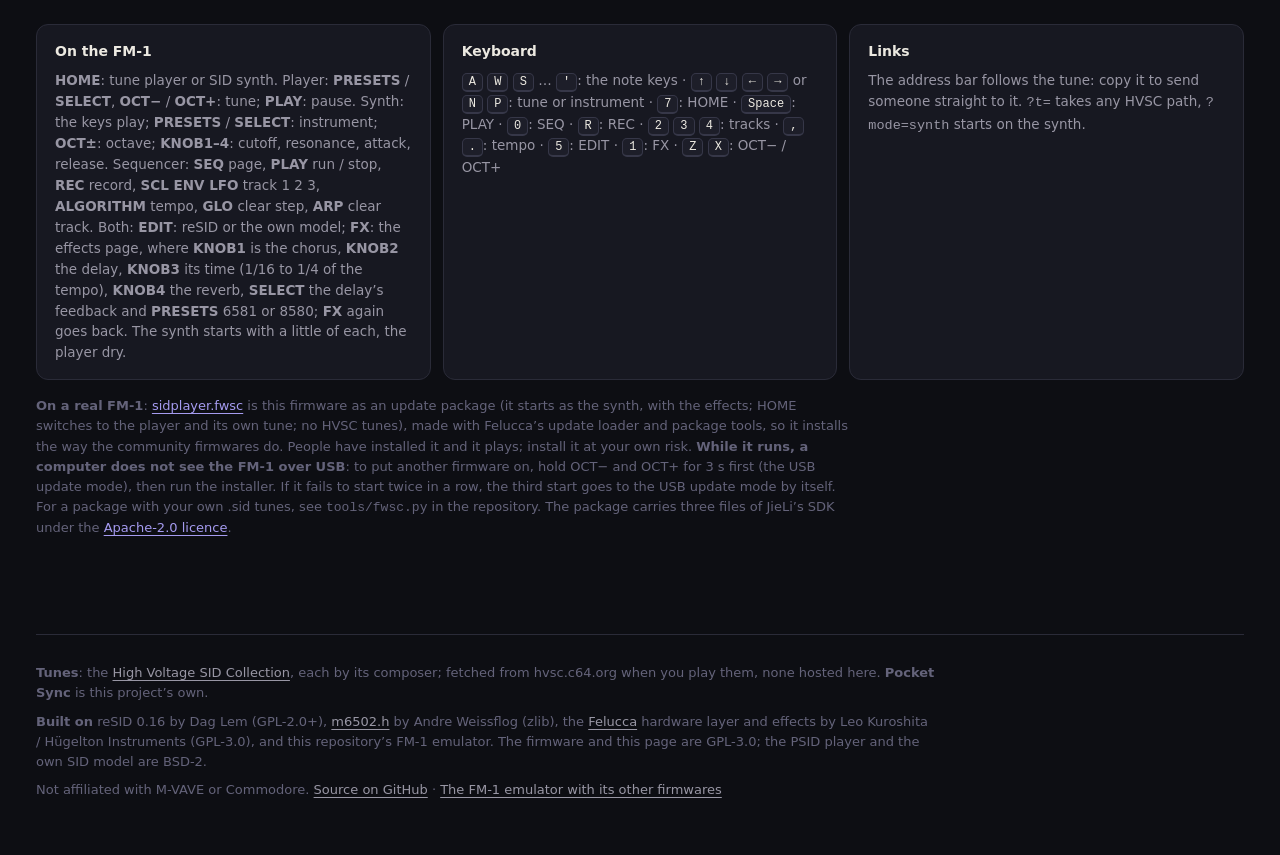
==== commit c2e1a5d7: "FM-1 SID: your own tunes in the update package; tunes checked as psid_load reads them - tools/fwsc.p" ====
--- a/fm1-sid/web/index.html
+++ b/fm1-sid/web/index.html
@@ -418,9 +418,11 @@
     </div>
       <p class="note"><b>On a real FM-1</b>: <a href="sidplayer.fwsc" download>sidplayer.fwsc</a> is this firmware as an
       update package (it starts as the synth, with the effects; HOME switches to the player and its own tune; no HVSC tunes), made with Felucca’s update loader and
-      package tools, so it installs the way the community firmwares do. <b>It has not been tried on a real FM-1 yet</b>:
-      install it at your own risk. If it fails to start twice in a row, the third start goes to the USB update mode by
-      itself, so an installer can put another firmware on; holding OCT− and OCT+ for 3 s does the same while it runs. The
+      package tools, so it installs the way the community firmwares do. People have installed it and it plays; install it
+      at your own risk. <b>While it runs, a computer does not see the FM-1 over USB</b>: to put another firmware on,
+      hold OCT− and OCT+ for 3 s first (the USB update mode), then run the installer. If it fails to start twice in a
+      row, the third start goes to the USB update mode by itself. For a package with your own .sid tunes, see
+      <code>tools/fwsc.py</code> in the repository. The
       package carries three files of JieLi’s SDK under the <a href="LICENSES/Apache-2.0.txt">Apache-2.0 licence</a>.</p>
   </section>
 
